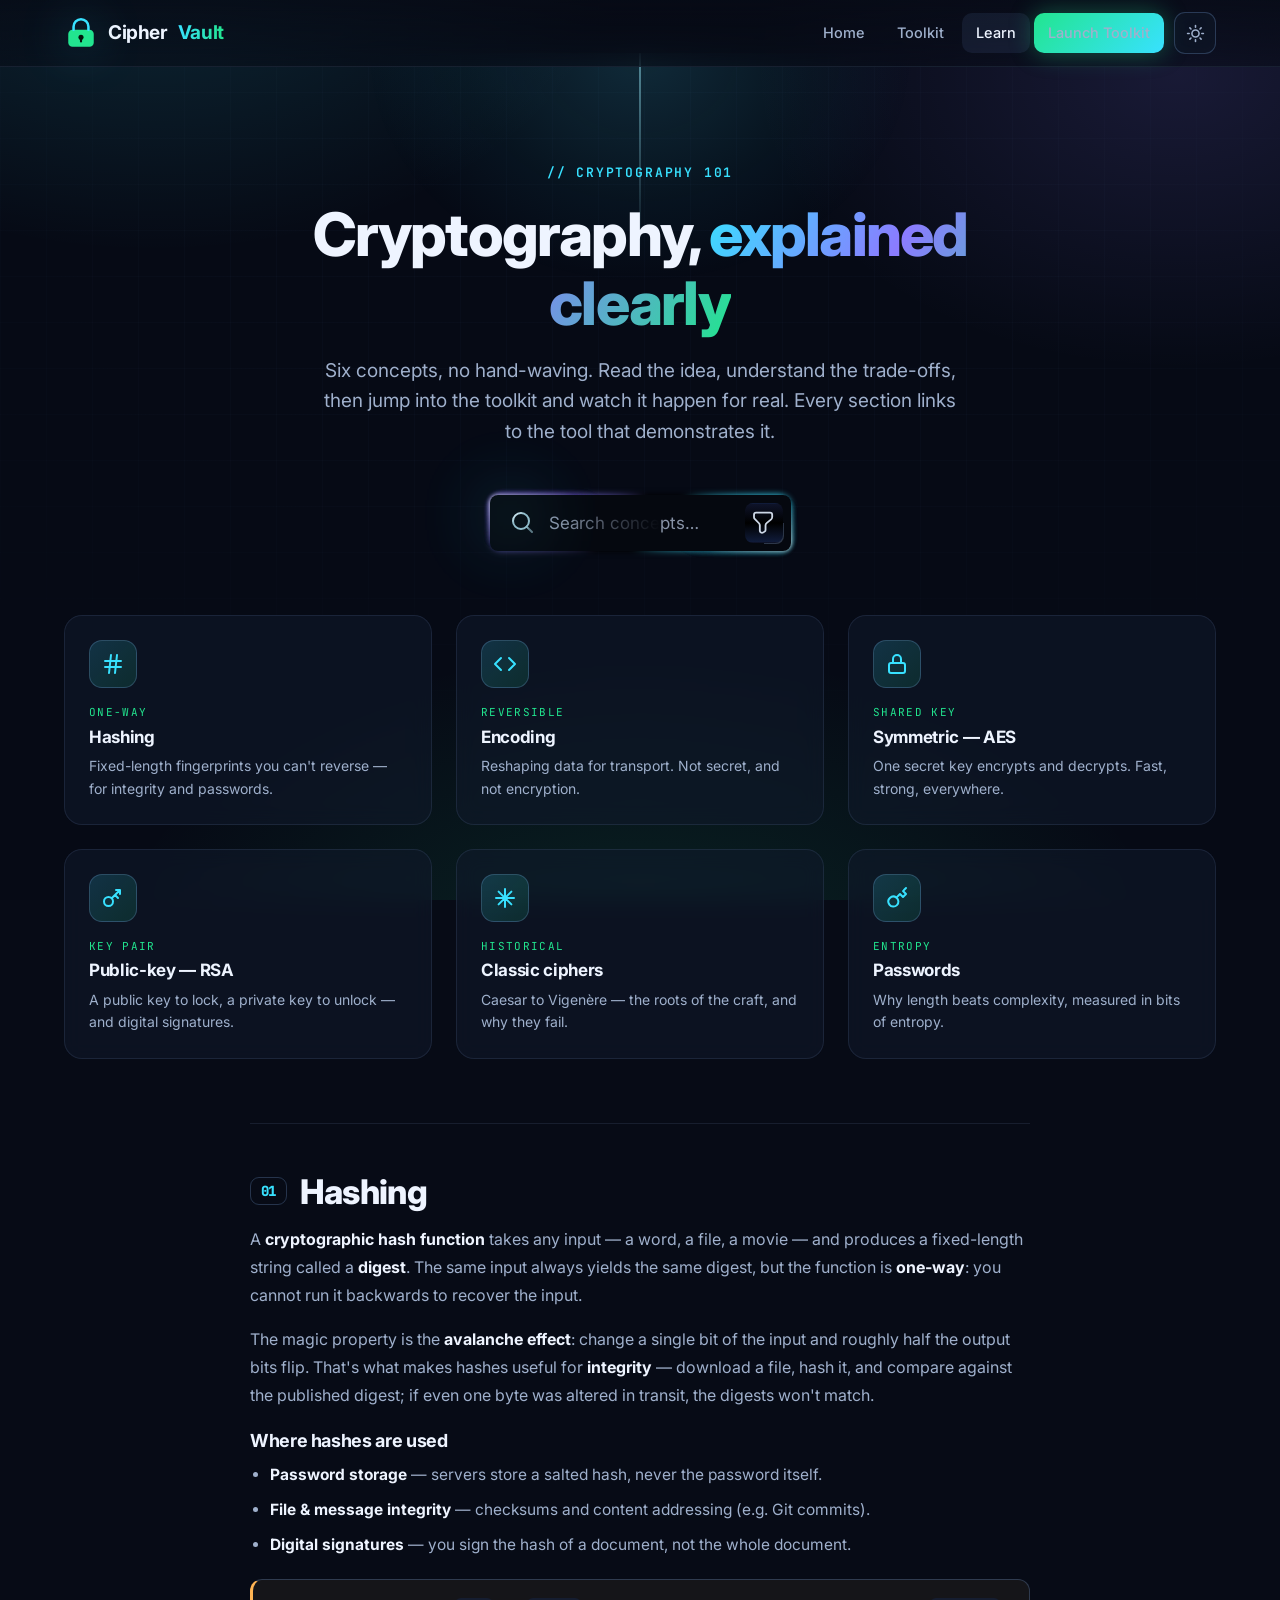
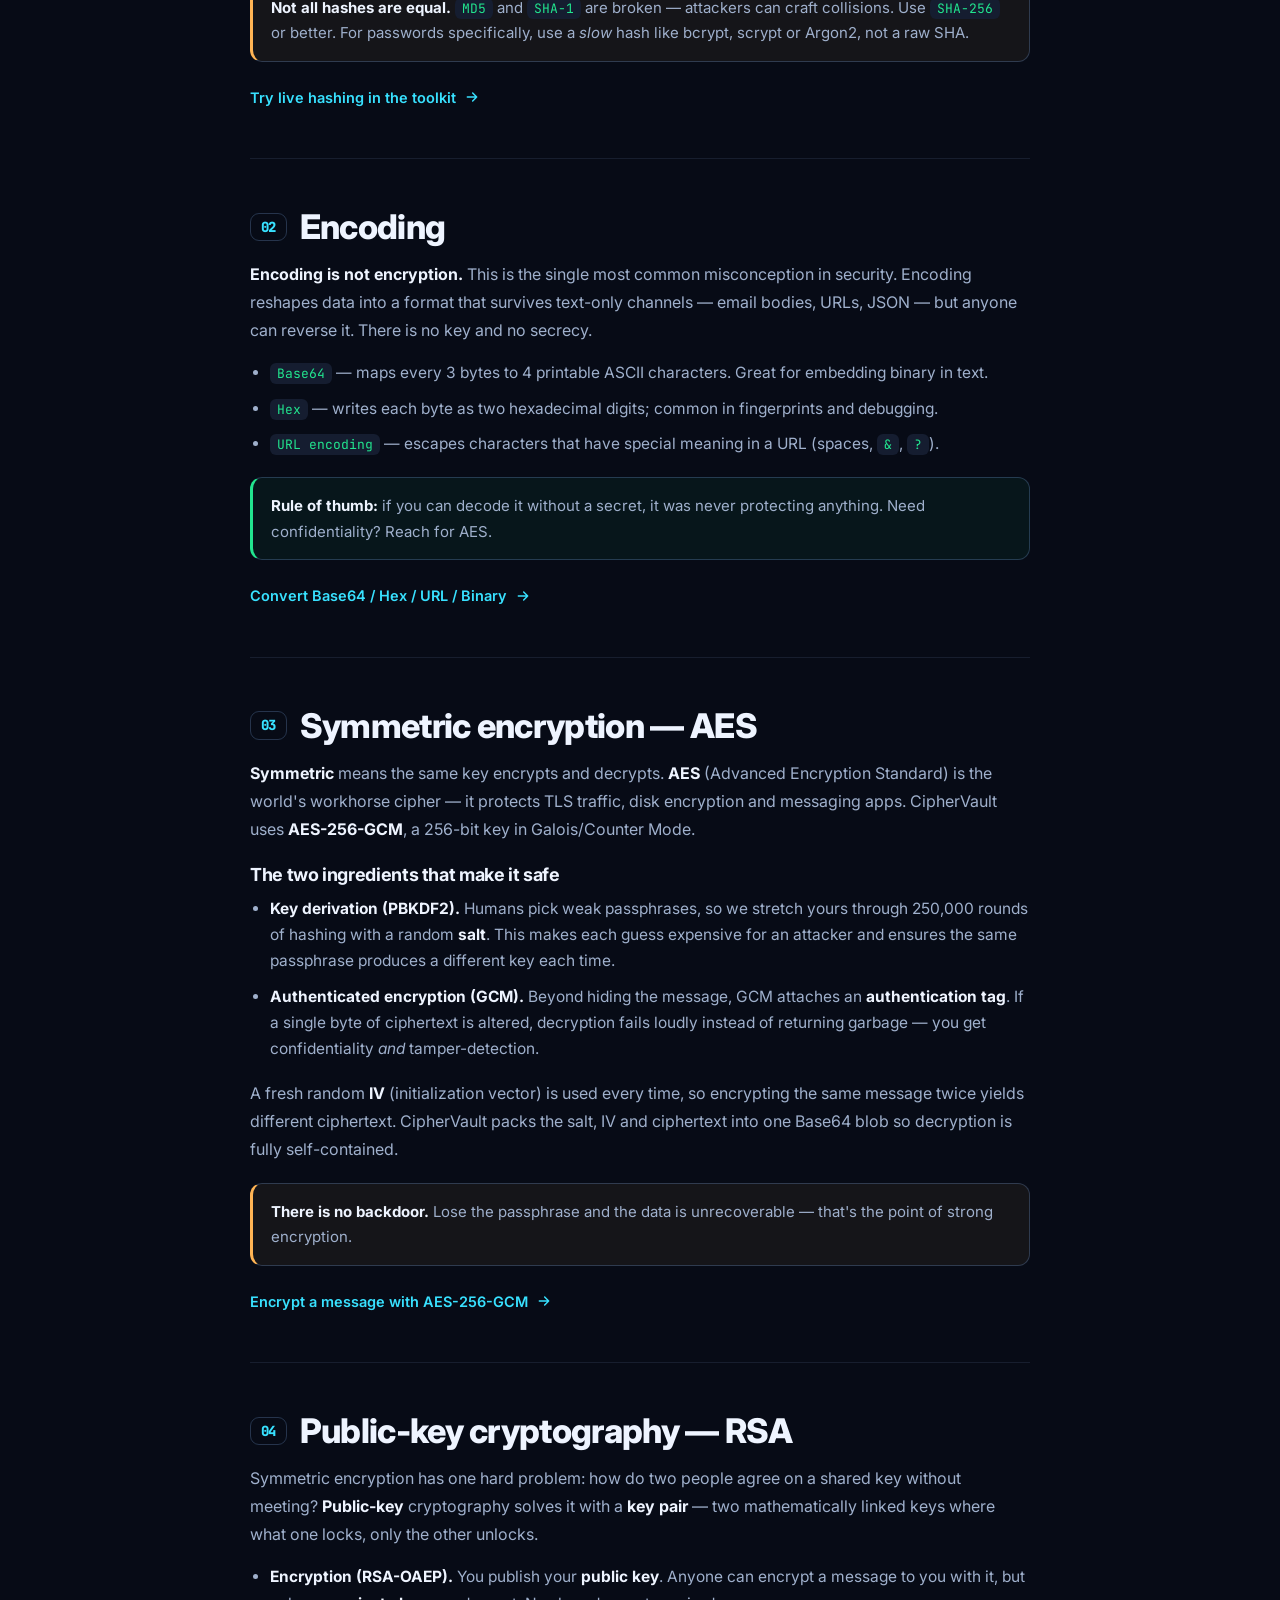
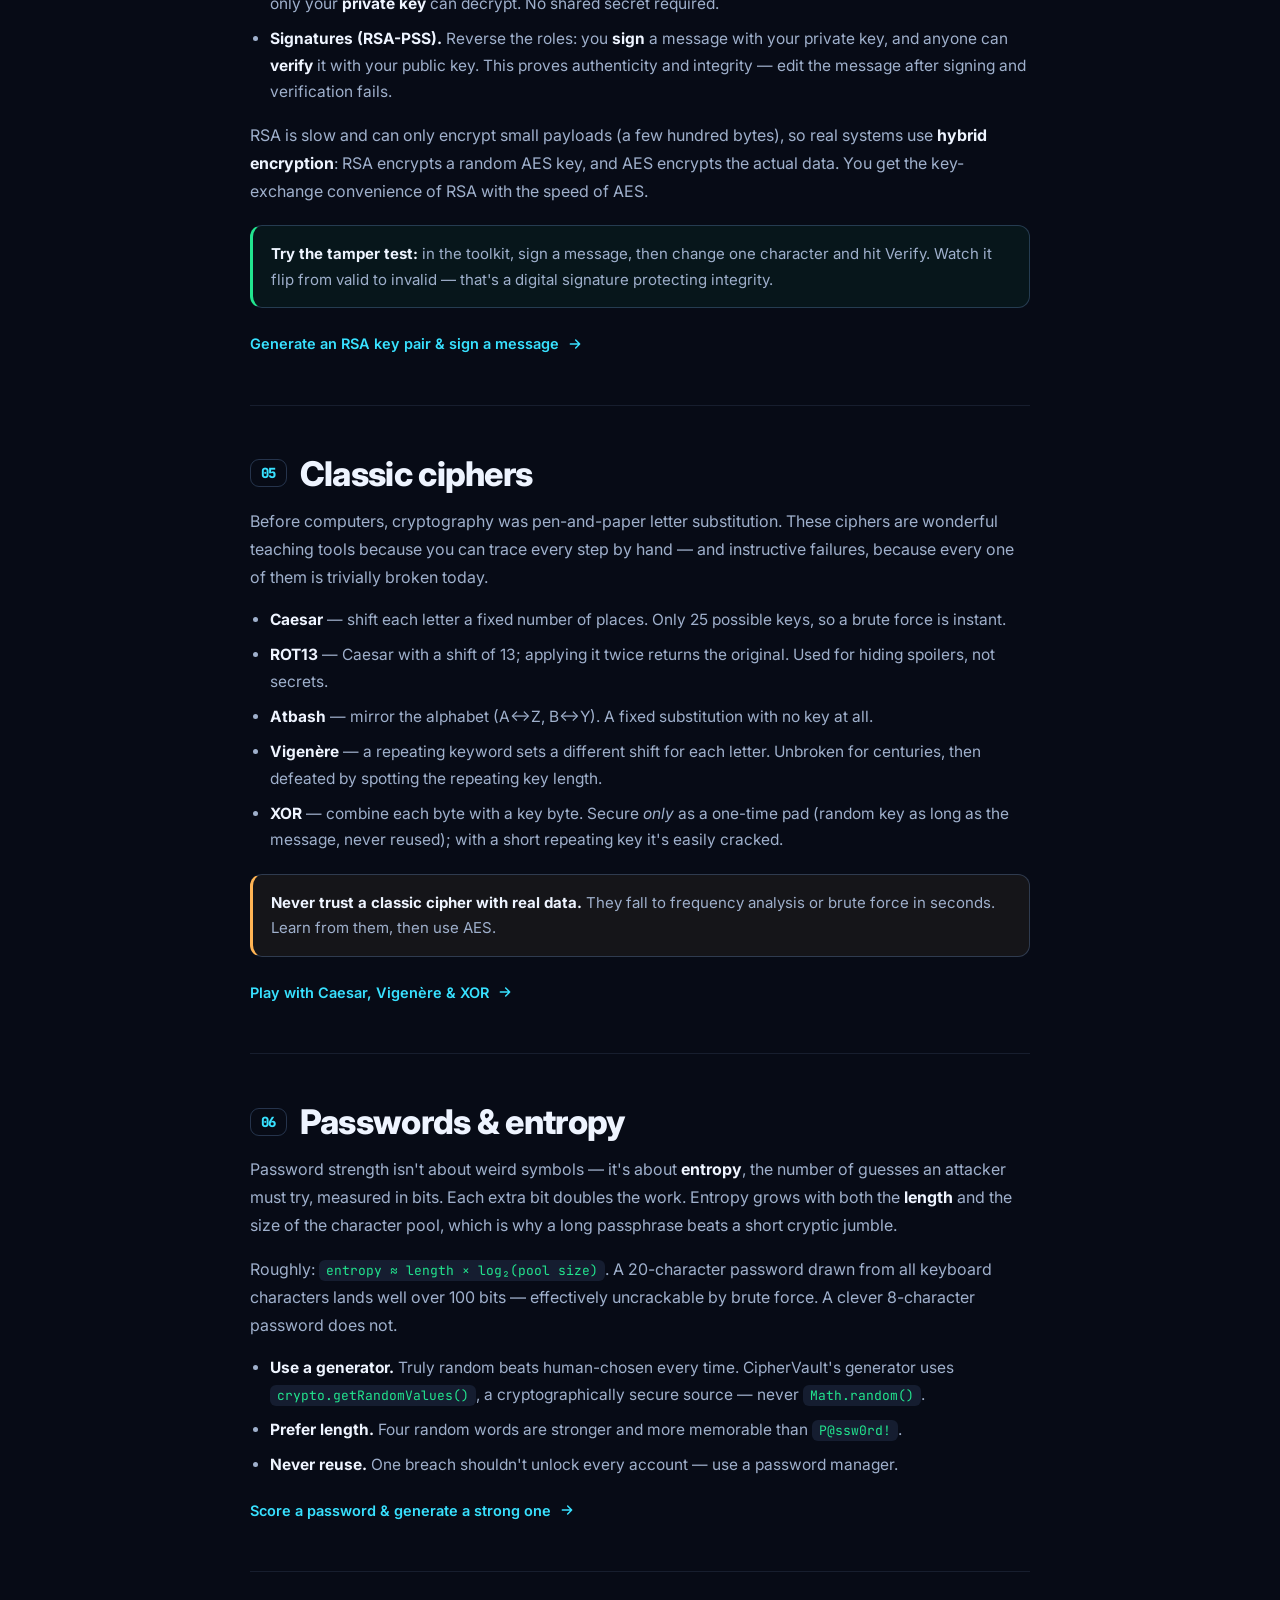
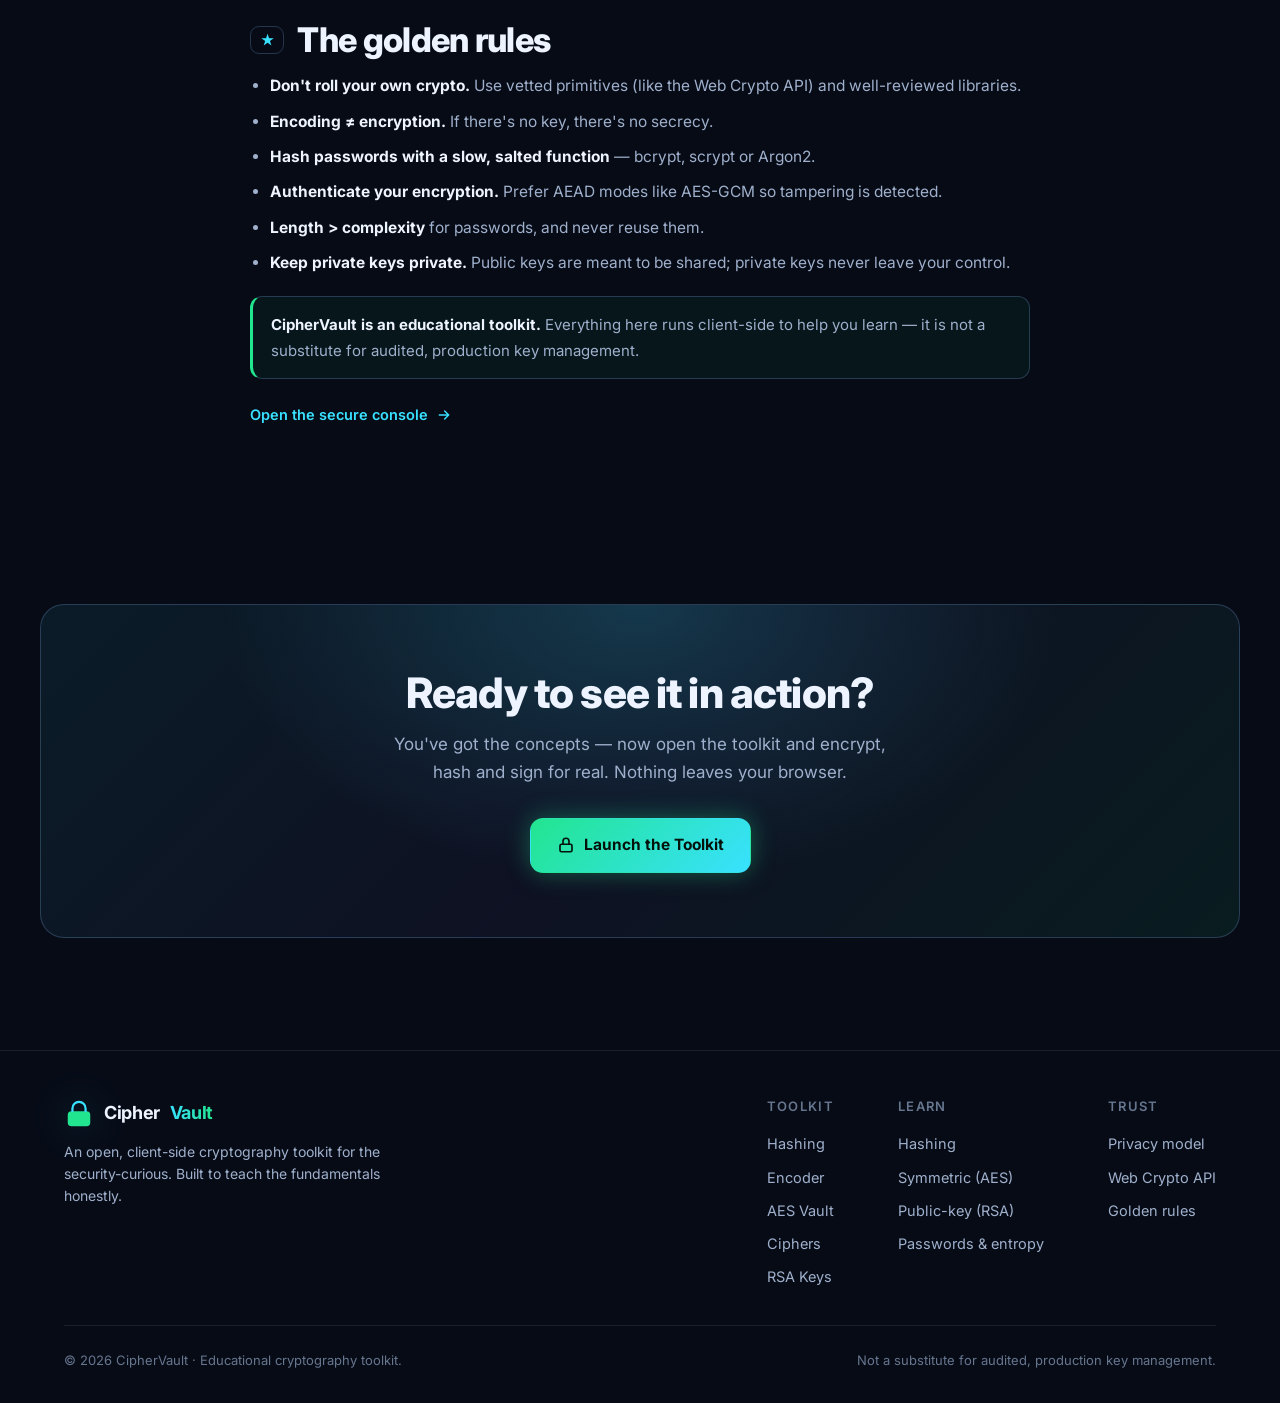
==== learn.html @ cdec8eb5 "Initial commit: CipherVault interactive cryptography toolkit A secure, client-side cryptography tool" ====
<!DOCTYPE html>
<html lang="en">
<head>
<meta charset="UTF-8" />
<meta name="viewport" content="width=device-width, initial-scale=1" />
<title>Learn Cryptography — CipherVault</title>
<meta name="description" content="A plain-English guide to the cryptography that powers CipherVault: hashing, encoding, symmetric (AES) and public-key (RSA) encryption, classic ciphers, and password entropy — with links to try each concept live." />
<meta name="author" content="CipherVault" />
<meta name="robots" content="index, follow" />
<meta name="theme-color" content="#070b16" media="(prefers-color-scheme: dark)" />
<meta name="theme-color" content="#eef2f9" media="(prefers-color-scheme: light)" />
<link rel="canonical" href="https://ciphervault.app/learn.html" />

<meta property="og:type" content="article" />
<meta property="og:site_name" content="CipherVault" />
<meta property="og:url" content="https://ciphervault.app/learn.html" />
<meta property="og:title" content="Learn Cryptography — CipherVault" />
<meta property="og:description" content="Hashing, encoding, AES, RSA, classic ciphers and password entropy, explained clearly — then try each one live in the toolkit." />
<meta property="og:image" content="https://ciphervault.app/og-image.png" />
<meta property="og:image:width" content="1200" />
<meta property="og:image:height" content="630" />
<meta property="og:image:alt" content="CipherVault — interactive cryptography toolkit" />
<meta name="twitter:card" content="summary_large_image" />
<meta name="twitter:title" content="Learn Cryptography — CipherVault" />
<meta name="twitter:description" content="A clear, honest guide to hashing, AES, RSA, ciphers and password entropy." />
<meta name="twitter:image" content="https://ciphervault.app/og-image.png" />

<link rel="icon" href="data:image/svg+xml,%3Csvg xmlns='http://www.w3.org/2000/svg' viewBox='0 0 32 32'%3E%3Crect x='5' y='14' width='22' height='14' rx='4' fill='%2322e58f'/%3E%3Cpath d='M10 14v-3a6 6 0 0112 0v3' fill='none' stroke='%2338e1ff' stroke-width='3'/%3E%3Ccircle cx='16' cy='20' r='2.2' fill='%2304120c'/%3E%3C/svg%3E" />
<script>try{var t=localStorage.getItem('cv-theme');if(t)document.documentElement.setAttribute('data-theme',t);}catch(e){}</script>
<link rel="preconnect" href="https://fonts.googleapis.com" />
<link rel="preconnect" href="https://fonts.gstatic.com" crossorigin />
<link href="https://fonts.googleapis.com/css2?family=Inter:wght@300;400;500;600;700;800&family=JetBrains+Mono:wght@400;500;600&display=swap" rel="stylesheet" />
<link rel="stylesheet" href="assets/styles.css" />
</head>
<body>
<div class="bg-fx" aria-hidden="true"></div>
<canvas id="matrix" aria-hidden="true"></canvas>

<!-- ============ NAV ============ -->
<header class="nav">
  <div class="wrap nav-inner">
    <a href="index.html" class="brand" aria-label="CipherVault home">
      <svg class="logo" viewBox="0 0 32 32" fill="none" aria-hidden="true">
        <rect x="4" y="13" width="24" height="16" rx="4" fill="url(#g1)"/>
        <path d="M9 13v-3a7 7 0 0114 0v3" stroke="#38e1ff" stroke-width="2.4" stroke-linecap="round"/>
        <circle cx="16" cy="20" r="2.4" fill="#04120c"/>
        <rect x="15" y="21" width="2" height="4" rx="1" fill="#04120c"/>
        <defs><linearGradient id="g1" x1="4" y1="13" x2="28" y2="29"><stop stop-color="#22e58f"/><stop offset="1" stop-color="#38e1ff"/></linearGradient></defs>
      </svg>
      Cipher<b>Vault</b>
    </a>
    <div class="nav-right">
      <nav class="nav-links" id="navLinks">
        <a href="index.html">Home</a>
        <a href="toolkit.html">Toolkit</a>
        <a href="learn.html" class="active" aria-current="page">Learn</a>
        <a href="toolkit.html" class="nav-cta">Launch Toolkit</a>
      </nav>
      <button class="icon-btn" id="themeBtn" aria-label="Toggle light or dark theme"></button>
      <button class="menu-btn" id="menuBtn" aria-label="Toggle menu" aria-expanded="false">
        <svg width="22" height="22" viewBox="0 0 24 24" fill="none" stroke="currentColor" stroke-width="2" stroke-linecap="round"><path d="M4 7h16M4 12h16M4 17h16"/></svg>
      </button>
    </div>
  </div>
</header>

<main>
<!-- ============ PAGE HEAD ============ -->
<section class="wrap has-beam">
  <div class="page-head">
    <div class="eyebrow reveal">// cryptography 101</div>
    <h1 class="reveal">Cryptography, <span class="grad">explained clearly</span></h1>
    <p class="reveal">Six concepts, no hand-waving. Read the idea, understand the trade-offs, then jump into the toolkit and watch it happen for real. Every section links to the tool that demonstrates it.</p>
  </div>

  <!-- animated search bar -->
  <div class="cv-search-wrap reveal">
    <div class="cv-search">
      <div class="glow glow-1"></div>
      <div class="glow glow-2"></div>
      <div class="glow glow-2"></div>
      <div class="glow glow-2"></div>
      <div class="glow glow-bright"></div>
      <div class="glow glow-sharp"></div>
      <div class="cv-search-main">
        <input type="text" class="cv-search-input" data-filter=".concept" data-empty="#conceptEmpty" placeholder="Search concepts…" aria-label="Search cryptography concepts" autocomplete="off" />
        <div class="input-mask"></div>
        <div class="pink-mask"></div>
        <div class="search-border-anim"></div>
        <div class="filter-icon">
          <svg preserveAspectRatio="none" height="27" width="27" viewBox="4.8 4.56 14.832 15.408" fill="none" aria-hidden="true">
            <path d="M8.16 6.65002H15.83C16.47 6.65002 16.99 7.17002 16.99 7.81002V9.09002C16.99 9.56002 16.7 10.14 16.41 10.43L13.91 12.64C13.56 12.93 13.33 13.51 13.33 13.98V16.48C13.33 16.83 13.1 17.29 12.81 17.47L12 17.98C11.24 18.45 10.2 17.92 10.2 16.99V13.91C10.2 13.5 9.97 12.98 9.73 12.69L7.52 10.36C7.23 10.08 7 9.55002 7 9.20002V7.87002C7 7.17002 7.52 6.65002 8.16 6.65002Z" stroke="#cdd7e6" stroke-width="1" stroke-miterlimit="10" stroke-linecap="round" stroke-linejoin="round"></path>
          </svg>
        </div>
        <div class="search-icon">
          <svg xmlns="http://www.w3.org/2000/svg" width="24" viewBox="0 0 24 24" stroke-width="2" stroke-linejoin="round" stroke-linecap="round" height="24" fill="none" aria-hidden="true">
            <circle stroke="url(#cvsearch)" r="8" cy="11" cx="11"></circle>
            <line stroke="url(#cvsearchl)" y2="16.65" y1="22" x2="16.65" x1="22"></line>
            <defs>
              <linearGradient gradientTransform="rotate(50)" id="cvsearch">
                <stop stop-color="#e7f9ff" offset="0%"></stop>
                <stop stop-color="#8fbccb" offset="50%"></stop>
              </linearGradient>
              <linearGradient id="cvsearchl">
                <stop stop-color="#8fbccb" offset="0%"></stop>
                <stop stop-color="#5c7a86" offset="50%"></stop>
              </linearGradient>
            </defs>
          </svg>
        </div>
      </div>
    </div>
  </div>
  <div class="cv-search-empty" id="conceptEmpty">No concepts match that search.</div>

  <!-- concept cards -->
  <div class="concept-grid">
    <a href="#hashing" class="concept reveal"><div class="ico"><svg viewBox="0 0 24 24" fill="none" stroke="currentColor" stroke-width="2" stroke-linecap="round"><path d="M4 9h16M4 15h16M10 3L8 21M16 3l-2 18"/></svg></div><div class="tag">One-way</div><h3>Hashing</h3><p>Fixed-length fingerprints you can't reverse — for integrity and passwords.</p></a>
    <a href="#encoding" class="concept reveal"><div class="ico"><svg viewBox="0 0 24 24" fill="none" stroke="currentColor" stroke-width="2" stroke-linecap="round" stroke-linejoin="round"><path d="M16 18l6-6-6-6M8 6l-6 6 6 6"/></svg></div><div class="tag">Reversible</div><h3>Encoding</h3><p>Reshaping data for transport. Not secret, and not encryption.</p></a>
    <a href="#symmetric" class="concept reveal"><div class="ico"><svg viewBox="0 0 24 24" fill="none" stroke="currentColor" stroke-width="2" stroke-linecap="round" stroke-linejoin="round"><rect x="4" y="11" width="16" height="10" rx="2"/><path d="M8 11V7a4 4 0 018 0v4"/></svg></div><div class="tag">Shared key</div><h3>Symmetric — AES</h3><p>One secret key encrypts and decrypts. Fast, strong, everywhere.</p></a>
    <a href="#publickey" class="concept reveal"><div class="ico"><svg viewBox="0 0 24 24" fill="none" stroke="currentColor" stroke-width="2" stroke-linecap="round" stroke-linejoin="round"><circle cx="7.5" cy="15.5" r="4.5"/><path d="M10.7 12.3L19 4M15 4h4v4M14 9l3 3"/></svg></div><div class="tag">Key pair</div><h3>Public-key — RSA</h3><p>A public key to lock, a private key to unlock — and digital signatures.</p></a>
    <a href="#ciphers" class="concept reveal"><div class="ico"><svg viewBox="0 0 24 24" fill="none" stroke="currentColor" stroke-width="2" stroke-linecap="round" stroke-linejoin="round"><path d="M12 3v18M3 12h18M5.6 5.6l12.8 12.8M18.4 5.6L5.6 18.4"/></svg></div><div class="tag">Historical</div><h3>Classic ciphers</h3><p>Caesar to Vigenère — the roots of the craft, and why they fail.</p></a>
    <a href="#passwords" class="concept reveal"><div class="ico"><svg viewBox="0 0 24 24" fill="none" stroke="currentColor" stroke-width="2" stroke-linecap="round" stroke-linejoin="round"><path d="M21 2l-2 2m-7.6 7.6a5 5 0 11-7 7 5 5 0 017-7zm0 0L15 8m0 0l3 3 3-3-3-3"/></svg></div><div class="tag">Entropy</div><h3>Passwords</h3><p>Why length beats complexity, measured in bits of entropy.</p></a>
  </div>
</section>

<!-- ============ ARTICLE ============ -->
<section class="wrap">
  <div class="article">

    <section id="hashing" class="reveal">
      <h2><span class="num">01</span> Hashing</h2>
      <p>A <b>cryptographic hash function</b> takes any input — a word, a file, a movie — and produces a fixed-length string called a <b>digest</b>. The same input always yields the same digest, but the function is <b>one-way</b>: you cannot run it backwards to recover the input.</p>
      <p>The magic property is the <b>avalanche effect</b>: change a single bit of the input and roughly half the output bits flip. That's what makes hashes useful for <b>integrity</b> — download a file, hash it, and compare against the published digest; if even one byte was altered in transit, the digests won't match.</p>
      <h3>Where hashes are used</h3>
      <ul>
        <li><b>Password storage</b> — servers store a salted hash, never the password itself.</li>
        <li><b>File &amp; message integrity</b> — checksums and content addressing (e.g. Git commits).</li>
        <li><b>Digital signatures</b> — you sign the hash of a document, not the whole document.</li>
      </ul>
      <div class="callout warn"><b>Not all hashes are equal.</b> <code>MD5</code> and <code>SHA-1</code> are broken — attackers can craft collisions. Use <code>SHA-256</code> or better. For passwords specifically, use a <i>slow</i> hash like bcrypt, scrypt or Argon2, not a raw SHA.</div>
      <a class="try-link" href="toolkit.html">Try live hashing in the toolkit <svg viewBox="0 0 24 24" fill="none" stroke="currentColor" stroke-width="2.2" stroke-linecap="round" stroke-linejoin="round"><path d="M5 12h14M13 6l6 6-6 6"/></svg></a>
    </section>

    <section id="encoding" class="reveal">
      <h2><span class="num">02</span> Encoding</h2>
      <p><b>Encoding is not encryption.</b> This is the single most common misconception in security. Encoding reshapes data into a format that survives text-only channels — email bodies, URLs, JSON — but anyone can reverse it. There is no key and no secrecy.</p>
      <ul>
        <li><code>Base64</code> — maps every 3 bytes to 4 printable ASCII characters. Great for embedding binary in text.</li>
        <li><code>Hex</code> — writes each byte as two hexadecimal digits; common in fingerprints and debugging.</li>
        <li><code>URL encoding</code> — escapes characters that have special meaning in a URL (spaces, <code>&amp;</code>, <code>?</code>).</li>
      </ul>
      <div class="callout"><b>Rule of thumb:</b> if you can decode it without a secret, it was never protecting anything. Need confidentiality? Reach for AES.</div>
      <a class="try-link" href="toolkit.html">Convert Base64 / Hex / URL / Binary <svg viewBox="0 0 24 24" fill="none" stroke="currentColor" stroke-width="2.2" stroke-linecap="round" stroke-linejoin="round"><path d="M5 12h14M13 6l6 6-6 6"/></svg></a>
    </section>

    <section id="symmetric" class="reveal">
      <h2><span class="num">03</span> Symmetric encryption — AES</h2>
      <p><b>Symmetric</b> means the same key encrypts and decrypts. <b>AES</b> (Advanced Encryption Standard) is the world's workhorse cipher — it protects TLS traffic, disk encryption and messaging apps. CipherVault uses <b>AES-256-GCM</b>, a 256-bit key in Galois/Counter Mode.</p>
      <h3>The two ingredients that make it safe</h3>
      <ul>
        <li><b>Key derivation (PBKDF2).</b> Humans pick weak passphrases, so we stretch yours through 250,000 rounds of hashing with a random <b>salt</b>. This makes each guess expensive for an attacker and ensures the same passphrase produces a different key each time.</li>
        <li><b>Authenticated encryption (GCM).</b> Beyond hiding the message, GCM attaches an <b>authentication tag</b>. If a single byte of ciphertext is altered, decryption fails loudly instead of returning garbage — you get confidentiality <i>and</i> tamper-detection.</li>
      </ul>
      <p>A fresh random <b>IV</b> (initialization vector) is used every time, so encrypting the same message twice yields different ciphertext. CipherVault packs the salt, IV and ciphertext into one Base64 blob so decryption is fully self-contained.</p>
      <div class="callout warn"><b>There is no backdoor.</b> Lose the passphrase and the data is unrecoverable — that's the point of strong encryption.</div>
      <a class="try-link" href="toolkit.html">Encrypt a message with AES-256-GCM <svg viewBox="0 0 24 24" fill="none" stroke="currentColor" stroke-width="2.2" stroke-linecap="round" stroke-linejoin="round"><path d="M5 12h14M13 6l6 6-6 6"/></svg></a>
    </section>

    <section id="publickey" class="reveal">
      <h2><span class="num">04</span> Public-key cryptography — RSA</h2>
      <p>Symmetric encryption has one hard problem: how do two people agree on a shared key without meeting? <b>Public-key</b> cryptography solves it with a <b>key pair</b> — two mathematically linked keys where what one locks, only the other unlocks.</p>
      <ul>
        <li><b>Encryption (RSA-OAEP).</b> You publish your <b>public key</b>. Anyone can encrypt a message to you with it, but only your <b>private key</b> can decrypt. No shared secret required.</li>
        <li><b>Signatures (RSA-PSS).</b> Reverse the roles: you <b>sign</b> a message with your private key, and anyone can <b>verify</b> it with your public key. This proves authenticity and integrity — edit the message after signing and verification fails.</li>
      </ul>
      <p>RSA is slow and can only encrypt small payloads (a few hundred bytes), so real systems use <b>hybrid encryption</b>: RSA encrypts a random AES key, and AES encrypts the actual data. You get the key-exchange convenience of RSA with the speed of AES.</p>
      <div class="callout"><b>Try the tamper test:</b> in the toolkit, sign a message, then change one character and hit Verify. Watch it flip from valid to invalid — that's a digital signature protecting integrity.</div>
      <a class="try-link" href="toolkit.html">Generate an RSA key pair &amp; sign a message <svg viewBox="0 0 24 24" fill="none" stroke="currentColor" stroke-width="2.2" stroke-linecap="round" stroke-linejoin="round"><path d="M5 12h14M13 6l6 6-6 6"/></svg></a>
    </section>

    <section id="ciphers" class="reveal">
      <h2><span class="num">05</span> Classic ciphers</h2>
      <p>Before computers, cryptography was pen-and-paper letter substitution. These ciphers are wonderful teaching tools because you can trace every step by hand — and instructive failures, because every one of them is trivially broken today.</p>
      <ul>
        <li><b>Caesar</b> — shift each letter a fixed number of places. Only 25 possible keys, so a brute force is instant.</li>
        <li><b>ROT13</b> — Caesar with a shift of 13; applying it twice returns the original. Used for hiding spoilers, not secrets.</li>
        <li><b>Atbash</b> — mirror the alphabet (A↔Z, B↔Y). A fixed substitution with no key at all.</li>
        <li><b>Vigenère</b> — a repeating keyword sets a different shift for each letter. Unbroken for centuries, then defeated by spotting the repeating key length.</li>
        <li><b>XOR</b> — combine each byte with a key byte. Secure <i>only</i> as a one-time pad (random key as long as the message, never reused); with a short repeating key it's easily cracked.</li>
      </ul>
      <div class="callout warn"><b>Never trust a classic cipher with real data.</b> They fall to frequency analysis or brute force in seconds. Learn from them, then use AES.</div>
      <a class="try-link" href="toolkit.html">Play with Caesar, Vigenère &amp; XOR <svg viewBox="0 0 24 24" fill="none" stroke="currentColor" stroke-width="2.2" stroke-linecap="round" stroke-linejoin="round"><path d="M5 12h14M13 6l6 6-6 6"/></svg></a>
    </section>

    <section id="passwords" class="reveal">
      <h2><span class="num">06</span> Passwords &amp; entropy</h2>
      <p>Password strength isn't about weird symbols — it's about <b>entropy</b>, the number of guesses an attacker must try, measured in bits. Each extra bit doubles the work. Entropy grows with both the <b>length</b> and the size of the character pool, which is why a long passphrase beats a short cryptic jumble.</p>
      <p>Roughly: <code>entropy ≈ length × log₂(pool size)</code>. A 20-character password drawn from all keyboard characters lands well over 100 bits — effectively uncrackable by brute force. A clever 8-character password does not.</p>
      <ul>
        <li><b>Use a generator.</b> Truly random beats human-chosen every time. CipherVault's generator uses <code>crypto.getRandomValues()</code>, a cryptographically secure source — never <code>Math.random()</code>.</li>
        <li><b>Prefer length.</b> Four random words are stronger and more memorable than <code>P@ssw0rd!</code>.</li>
        <li><b>Never reuse.</b> One breach shouldn't unlock every account — use a password manager.</li>
      </ul>
      <a class="try-link" href="toolkit.html">Score a password &amp; generate a strong one <svg viewBox="0 0 24 24" fill="none" stroke="currentColor" stroke-width="2.2" stroke-linecap="round" stroke-linejoin="round"><path d="M5 12h14M13 6l6 6-6 6"/></svg></a>
    </section>

    <section id="golden" class="reveal">
      <h2><span class="num">★</span> The golden rules</h2>
      <ul>
        <li><b>Don't roll your own crypto.</b> Use vetted primitives (like the Web Crypto API) and well-reviewed libraries.</li>
        <li><b>Encoding ≠ encryption.</b> If there's no key, there's no secrecy.</li>
        <li><b>Hash passwords with a slow, salted function</b> — bcrypt, scrypt or Argon2.</li>
        <li><b>Authenticate your encryption.</b> Prefer AEAD modes like AES-GCM so tampering is detected.</li>
        <li><b>Length &gt; complexity</b> for passwords, and never reuse them.</li>
        <li><b>Keep private keys private.</b> Public keys are meant to be shared; private keys never leave your control.</li>
      </ul>
      <div class="callout"><b>CipherVault is an educational toolkit.</b> Everything here runs client-side to help you learn — it is not a substitute for audited, production key management.</div>
      <a class="try-link" href="toolkit.html">Open the secure console <svg viewBox="0 0 24 24" fill="none" stroke="currentColor" stroke-width="2.2" stroke-linecap="round" stroke-linejoin="round"><path d="M5 12h14M13 6l6 6-6 6"/></svg></a>
    </section>

  </div>
</section>

<!-- ============ CTA ============ -->
<section class="cta-band wrap">
  <div class="cta-card reveal">
    <h2>Ready to see it in action?</h2>
    <p>You've got the concepts — now open the toolkit and encrypt, hash and sign for real. Nothing leaves your browser.</p>
    <a href="toolkit.html" class="btn primary" style="margin:0 auto">
      <svg width="18" height="18" viewBox="0 0 24 24" fill="none" stroke="currentColor" stroke-width="2.2" stroke-linecap="round" stroke-linejoin="round"><rect x="4" y="11" width="16" height="10" rx="2"/><path d="M8 11V7a4 4 0 018 0v4"/></svg>
      Launch the Toolkit
    </a>
  </div>
</section>
</main>

<!-- ============ FOOTER ============ -->
<footer>
  <div class="wrap">
    <div class="foot-grid">
      <div class="foot-brand">
        <a href="index.html" class="brand" style="font-size:18px">
          <svg class="logo" viewBox="0 0 32 32" fill="none" aria-hidden="true" style="width:30px;height:30px">
            <rect x="4" y="13" width="24" height="16" rx="4" fill="url(#g2)"/>
            <path d="M9 13v-3a7 7 0 0114 0v3" stroke="#38e1ff" stroke-width="2.4" stroke-linecap="round"/>
            <defs><linearGradient id="g2" x1="4" y1="13" x2="28" y2="29"><stop stop-color="#22e58f"/><stop offset="1" stop-color="#38e1ff"/></linearGradient></defs>
          </svg>
          Cipher<b>Vault</b>
        </a>
        <p>An open, client-side cryptography toolkit for the security-curious. Built to teach the fundamentals honestly.</p>
      </div>
      <div class="foot-cols">
        <div class="foot-col">
          <h4>Toolkit</h4>
          <a href="toolkit.html">Hashing</a>
          <a href="toolkit.html">Encoder</a>
          <a href="toolkit.html">AES Vault</a>
          <a href="toolkit.html">Ciphers</a>
          <a href="toolkit.html">RSA Keys</a>
        </div>
        <div class="foot-col">
          <h4>Learn</h4>
          <a href="learn.html#hashing">Hashing</a>
          <a href="learn.html#symmetric">Symmetric (AES)</a>
          <a href="learn.html#publickey">Public-key (RSA)</a>
          <a href="learn.html#passwords">Passwords &amp; entropy</a>
        </div>
        <div class="foot-col">
          <h4>Trust</h4>
          <a href="index.html#features">Privacy model</a>
          <a href="index.html#features">Web Crypto API</a>
          <a href="learn.html#golden">Golden rules</a>
        </div>
      </div>
    </div>
    <div class="foot-bottom">
      <span>© 2026 CipherVault · Educational cryptography toolkit.</span>
      <span>Not a substitute for audited, production key management.</span>
    </div>
  </div>
</footer>

<script src="assets/site.js"></script>
</body>
</html>
---- assets/styles.css ----
/* ============================================================
   CipherVault — shared stylesheet
   ============================================================ */
:root{
  --bg:#070b16;
  --bg-2:#0b1220;
  --surface:rgba(18,26,44,.55);
  --surface-solid:#0f1728;
  --muted:#151d30;
  --border:rgba(120,150,200,.14);
  --border-strong:rgba(120,160,220,.28);
  --input-bg:#0a1120;
  --out-bg:#080e1b;
  --nav-bg-top:rgba(7,11,22,.85);
  --nav-bg-bot:rgba(7,11,22,.55);
  --nav-drop:rgba(9,14,26,.97);
  --console-top:rgba(16,24,42,.82);
  --console-bot:rgba(9,14,26,.9);
  --bar-bg:rgba(0,0,0,.22);
  --fg:#eef4ff;
  --fg-dim:#9fb0cc;
  --fg-faint:#66768f;
  --accent:#22e58f;        /* run green  */
  --accent-2:#38e1ff;      /* cipher cyan */
  --accent-3:#8b7bff;      /* key violet  */
  --danger:#ff5a6a;
  --warn:#ffb454;
  --ring:rgba(56,225,255,.55);
  --glow-green:0 0 24px rgba(34,229,143,.35);
  --glow-cyan:0 0 24px rgba(56,225,255,.30);
  --shadow-card:0 20px 60px -20px rgba(0,0,0,.7), 0 0 0 1px rgba(255,255,255,.02) inset;
  --radius:18px;
  --radius-sm:12px;
  --font:'Inter',system-ui,-apple-system,'Segoe UI',sans-serif;
  --mono:'JetBrains Mono',ui-monospace,'SF Mono',Menlo,monospace;
  --maxw:1200px;
  --sp-1:8px;--sp-2:16px;--sp-3:24px;--sp-4:32px;--sp-5:48px;--sp-6:64px;--sp-7:96px;
}
*{box-sizing:border-box}
html{scroll-behavior:smooth}
body{
  margin:0;font-family:var(--font);color:var(--fg);
  background:var(--bg);line-height:1.6;
  -webkit-font-smoothing:antialiased;text-rendering:optimizeLegibility;
  overflow-x:hidden;
}
h1,h2,h3,h4{line-height:1.15;margin:0;font-weight:700;letter-spacing:-.02em}
p{margin:0}
a{color:inherit;text-decoration:none}
button{font-family:inherit}
:focus-visible{outline:2px solid var(--accent-2);outline-offset:3px;border-radius:6px}
::selection{background:rgba(56,225,255,.28);color:#fff}

/* ---- ambient background ---- */
.bg-fx{position:fixed;inset:0;z-index:-2;overflow:hidden;pointer-events:none}
.bg-fx::before{content:"";position:absolute;inset:0;
  background:
    radial-gradient(60vw 55vh at 12% -5%, rgba(56,225,255,.14), transparent 60%),
    radial-gradient(55vw 55vh at 92% 8%, rgba(139,123,255,.14), transparent 60%),
    radial-gradient(70vw 60vh at 50% 108%, rgba(34,229,143,.12), transparent 60%),
    var(--bg);
}
.bg-fx::after{content:"";position:absolute;inset:0;opacity:.5;
  background-image:linear-gradient(rgba(120,160,220,.05) 1px,transparent 1px),
    linear-gradient(90deg,rgba(120,160,220,.05) 1px,transparent 1px);
  background-size:46px 46px;
  mask-image:radial-gradient(80% 60% at 50% 30%,#000 40%,transparent 100%);
}
#matrix{position:fixed;inset:0;z-index:-1;opacity:.16;pointer-events:none}

/* ---- layout ---- */
.wrap{max-width:var(--maxw);margin:0 auto;padding:0 var(--sp-3)}
section{position:relative}

/* ---- navbar ---- */
header.nav{position:sticky;top:0;z-index:50;
  backdrop-filter:blur(16px);-webkit-backdrop-filter:blur(16px);
  background:linear-gradient(to bottom,var(--nav-bg-top),var(--nav-bg-bot));
  border-bottom:1px solid var(--border);
}
.nav-inner{display:flex;align-items:center;justify-content:space-between;height:66px;gap:var(--sp-2)}
.brand{display:flex;align-items:center;gap:10px;font-weight:700;letter-spacing:-.02em;font-size:19px}
.brand .logo{width:34px;height:34px;flex:none;filter:drop-shadow(var(--glow-cyan))}
.brand b{background:linear-gradient(90deg,var(--accent-2),var(--accent));-webkit-background-clip:text;background-clip:text;color:transparent}
.nav-links{display:flex;gap:4px;align-items:center}
.nav-links a{padding:8px 14px;border-radius:10px;color:var(--fg-dim);font-size:14.5px;font-weight:500;transition:color .2s,background .2s}
.nav-links a:hover{color:var(--fg);background:rgba(120,160,220,.08)}
.nav-links a.active{color:var(--fg);background:rgba(120,160,220,.1)}
.nav-cta{display:inline-flex;align-items:center;gap:8px;padding:9px 18px;border-radius:11px;
  background:linear-gradient(135deg,var(--accent),var(--accent-2));color:#04120c;font-weight:700;font-size:14px;
  box-shadow:var(--glow-green);transition:transform .2s,box-shadow .2s;cursor:pointer;border:none}
.nav-cta:hover{transform:translateY(-2px);box-shadow:0 0 34px rgba(34,229,143,.5)}
.nav-cta.active{color:#04120c}
.menu-btn{display:none;background:none;border:1px solid var(--border-strong);color:var(--fg);
  width:42px;height:42px;border-radius:11px;cursor:pointer;align-items:center;justify-content:center}
.nav-right{display:flex;align-items:center;gap:10px}
.icon-btn{display:inline-flex;align-items:center;justify-content:center;width:42px;height:42px;border-radius:11px;
  border:1px solid var(--border-strong);background:var(--surface);color:var(--fg-dim);cursor:pointer;transition:.2s;
  backdrop-filter:blur(8px)}
.icon-btn:hover{color:var(--fg);border-color:var(--accent-2);transform:translateY(-1px)}
.icon-btn svg{width:19px;height:19px}

/* ---- hero ---- */
.hero{padding:var(--sp-7) 0 var(--sp-6);text-align:center}
.badge{display:inline-flex;align-items:center;gap:9px;padding:7px 15px;border-radius:999px;
  border:1px solid var(--border-strong);background:var(--surface);font-size:13px;color:var(--fg-dim);font-weight:500;
  backdrop-filter:blur(8px)}
.badge .dot{width:8px;height:8px;border-radius:50%;background:var(--accent);box-shadow:0 0 10px var(--accent);animation:pulse 2s infinite}
@keyframes pulse{0%,100%{opacity:1;transform:scale(1)}50%{opacity:.5;transform:scale(1.4)}}
.hero h1{font-size:clamp(38px,7.2vw,76px);font-weight:800;margin:var(--sp-3) 0 var(--sp-2);letter-spacing:-.035em}
.hero h1 .grad,.page-head h1 .grad{background:linear-gradient(120deg,var(--accent-2) 0%,var(--accent-3) 45%,var(--accent) 100%);
  -webkit-background-clip:text;background-clip:text;color:transparent}
.hero p.sub{font-size:clamp(16px,2.1vw,20px);color:var(--fg-dim);max-width:640px;margin:0 auto var(--sp-4);line-height:1.6}
.hero-cta{display:flex;gap:14px;justify-content:center;flex-wrap:wrap}
.btn{display:inline-flex;align-items:center;gap:9px;padding:14px 26px;border-radius:13px;font-weight:600;font-size:15.5px;cursor:pointer;transition:transform .2s,box-shadow .2s,background .2s,border-color .2s;border:1px solid transparent}
.btn.primary{background:linear-gradient(135deg,var(--accent),var(--accent-2));color:#04120c;box-shadow:var(--glow-green);font-weight:700}
.btn.primary:hover{transform:translateY(-2px);box-shadow:0 0 40px rgba(34,229,143,.55)}
.btn.ghost{background:var(--surface);border-color:var(--border-strong);color:var(--fg);backdrop-filter:blur(8px)}
.btn.ghost:hover{transform:translateY(-2px);border-color:var(--accent-2);color:#fff}
.trust{display:flex;gap:var(--sp-4);justify-content:center;flex-wrap:wrap;margin-top:var(--sp-5);color:var(--fg-faint);font-size:13.5px}
.trust span{display:inline-flex;align-items:center;gap:8px}
.trust svg{width:17px;height:17px;color:var(--accent)}

/* ---- section heading ---- */
.sec-head{text-align:center;max-width:620px;margin:0 auto var(--sp-5)}
.eyebrow{color:var(--accent-2);font-weight:600;font-size:13px;letter-spacing:.14em;text-transform:uppercase;font-family:var(--mono)}
.sec-head h2{font-size:clamp(28px,4.4vw,44px);margin:14px 0 12px;font-weight:800}
.sec-head p{color:var(--fg-dim);font-size:17px}

/* ============================================================
   TOOL CONSOLE
   ============================================================ */
.console-sec{padding:var(--sp-6) 0}
.console{border-radius:24px;border:1px solid var(--border-strong);
  background:linear-gradient(180deg,var(--console-top),var(--console-bot));
  box-shadow:var(--shadow-card);overflow:hidden;backdrop-filter:blur(20px)}
.console-bar{display:flex;align-items:center;gap:12px;padding:14px 18px;border-bottom:1px solid var(--border);
  background:var(--bar-bg)}
.dots{display:flex;gap:7px}
.dots i{width:12px;height:12px;border-radius:50%;display:block}
.dots i:nth-child(1){background:#ff5f57}.dots i:nth-child(2){background:#febc2e}.dots i:nth-child(3){background:#28c840}
.console-title{font-family:var(--mono);font-size:13px;color:var(--fg-faint);margin-left:4px}
.console-title b{color:var(--accent-2)}
.lock-ico{margin-left:auto;display:inline-flex;align-items:center;gap:7px;font-size:12px;color:var(--accent);font-family:var(--mono)}
.lock-ico svg{width:14px;height:14px}

.tabs{display:flex;gap:6px;padding:14px 16px 0;flex-wrap:wrap;overflow-x:auto;scrollbar-width:none}
.tabs::-webkit-scrollbar{display:none}
.tab{display:inline-flex;align-items:center;gap:9px;padding:11px 17px;border-radius:12px 12px 0 0;cursor:pointer;
  color:var(--fg-dim);font-weight:600;font-size:14px;border:1px solid transparent;border-bottom:none;white-space:nowrap;
  background:transparent;transition:color .2s,background .2s;position:relative}
.tab svg{width:17px;height:17px;flex:none}
.tab:hover{color:var(--fg);background:rgba(120,160,220,.06)}
.tab[aria-selected="true"]{color:var(--fg);background:var(--muted);border-color:var(--border)}
.tab[aria-selected="true"]::after{content:"";position:absolute;left:14px;right:14px;bottom:-1px;height:2px;
  background:linear-gradient(90deg,var(--accent-2),var(--accent));border-radius:2px}

.panel-wrap{padding:var(--sp-3);border-top:1px solid var(--border)}
.panel{display:none;animation:fade .35s ease both}
.panel.active{display:block}
@keyframes fade{from{opacity:0;transform:translateY(8px)}to{opacity:1;transform:none}}
.panel-grid{display:grid;grid-template-columns:1fr 1fr;gap:var(--sp-3)}
.field{display:flex;flex-direction:column;gap:9px}
.field label{font-size:13px;font-weight:600;color:var(--fg-dim);display:flex;align-items:center;gap:8px;justify-content:space-between}
.field label .hint{color:var(--fg-faint);font-weight:400;font-size:12px}
textarea,input[type=text],input[type=password],input[type=number],select{
  width:100%;background:var(--input-bg);border:1px solid var(--border-strong);border-radius:var(--radius-sm);
  color:var(--fg);font-family:var(--mono);font-size:14px;padding:13px 14px;resize:vertical;transition:border-color .2s,box-shadow .2s;line-height:1.55}
textarea{min-height:150px}
textarea:focus,input:focus,select:focus{outline:none;border-color:var(--accent-2);box-shadow:0 0 0 3px rgba(56,225,255,.14)}
textarea::placeholder,input::placeholder{color:var(--fg-faint)}
.out{background:var(--out-bg);border-color:var(--border);color:var(--accent-2)}
select{appearance:none;background-image:url("data:image/svg+xml,%3Csvg xmlns='http://www.w3.org/2000/svg' width='16' height='16' fill='none' stroke='%239fb0cc' stroke-width='2' viewBox='0 0 24 24'%3E%3Cpath d='M6 9l6 6 6-6'/%3E%3C/svg%3E");background-repeat:no-repeat;background-position:right 13px center;padding-right:38px;cursor:pointer;font-family:var(--font)}
.row{display:flex;gap:12px;flex-wrap:wrap;align-items:end}
.row .field{flex:1;min-width:150px}
.controls{display:flex;gap:10px;flex-wrap:wrap;margin-top:4px}
.mini{display:inline-flex;align-items:center;gap:8px;padding:10px 16px;border-radius:11px;font-weight:600;font-size:14px;cursor:pointer;
  border:1px solid var(--border-strong);background:var(--muted);color:var(--fg);transition:transform .15s,border-color .2s,background .2s}
.mini:hover{transform:translateY(-1px);border-color:var(--accent-2)}
.mini svg{width:16px;height:16px}
.mini.go{background:linear-gradient(135deg,var(--accent),var(--accent-2));color:#04120c;border-color:transparent;font-weight:700;box-shadow:var(--glow-green)}
.mini.go:hover{box-shadow:0 0 30px rgba(34,229,143,.5)}
.mini.warnbtn:hover{border-color:var(--warn)}
.seg{display:inline-flex;background:var(--input-bg);border:1px solid var(--border-strong);border-radius:11px;padding:4px;gap:3px;flex-wrap:wrap}
.seg button{border:none;background:none;color:var(--fg-dim);padding:8px 15px;border-radius:8px;font-weight:600;font-size:13.5px;cursor:pointer;transition:.18s}
.seg button[aria-pressed="true"]{background:var(--muted);color:var(--fg);box-shadow:0 0 0 1px var(--border)}

/* explainer */
.explain{margin-top:var(--sp-3);border:1px dashed var(--border-strong);border-radius:var(--radius-sm);background:rgba(56,225,255,.03)}
.explain summary{cursor:pointer;padding:13px 16px;font-weight:600;font-size:14px;color:var(--accent-2);display:flex;align-items:center;gap:10px;list-style:none}
.explain summary::-webkit-details-marker{display:none}
.explain summary .chev{margin-left:auto;transition:transform .25s}
.explain[open] summary .chev{transform:rotate(180deg)}
.explain .body{padding:0 16px 16px;color:var(--fg-dim);font-size:14px;line-height:1.7}
.explain .body code{font-family:var(--mono);background:var(--muted);padding:2px 7px;border-radius:6px;color:var(--accent);font-size:12.5px}
.explain .body b{color:var(--fg)}

/* strength meter */
.meter{height:9px;border-radius:999px;background:var(--muted);overflow:hidden;border:1px solid var(--border)}
.meter i{display:block;height:100%;width:0;border-radius:999px;transition:width .4s cubic-bezier(.2,.7,.2,1),background .4s}
.strength-label{display:flex;justify-content:space-between;font-size:13px;margin-top:8px;color:var(--fg-dim)}
.strength-label b{font-family:var(--mono)}
.checks{display:grid;grid-template-columns:1fr 1fr;gap:7px 14px;margin-top:14px;font-size:13px}
.check{display:flex;align-items:center;gap:9px;color:var(--fg-faint);transition:color .3s}
.check svg{width:15px;height:15px;flex:none}
.check.ok{color:var(--accent)}
.hashline{display:grid;grid-template-columns:88px 1fr auto;gap:12px;align-items:center;padding:11px 0;border-bottom:1px solid var(--border)}
.hashline:last-child{border-bottom:none}
.hashline .algo{font-family:var(--mono);font-weight:600;color:var(--accent-2);font-size:13.5px}
.hashline .val{font-family:var(--mono);font-size:12.5px;color:var(--fg-dim);word-break:break-all;line-height:1.5}
.copy-ico{background:none;border:1px solid var(--border);border-radius:8px;color:var(--fg-dim);width:34px;height:34px;cursor:pointer;display:inline-flex;align-items:center;justify-content:center;transition:.18s;flex:none}
.copy-ico:hover{color:var(--accent-2);border-color:var(--accent-2)}
.copy-ico svg{width:15px;height:15px}
.stat-strip{display:flex;gap:18px;flex-wrap:wrap;font-family:var(--mono);font-size:12.5px;color:var(--fg-faint);margin-top:12px}
.stat-strip b{color:var(--accent-2)}
.slider{-webkit-appearance:none;appearance:none;width:100%;height:6px;border-radius:999px;background:var(--muted);outline:none}
.slider::-webkit-slider-thumb{-webkit-appearance:none;width:20px;height:20px;border-radius:50%;background:var(--accent-2);cursor:pointer;box-shadow:var(--glow-cyan);border:3px solid var(--bg-2)}
.slider::-moz-range-thumb{width:20px;height:20px;border-radius:50%;background:var(--accent-2);cursor:pointer;border:3px solid var(--bg-2)}
.chkrow{display:flex;gap:18px;flex-wrap:wrap}
.chk{display:flex;align-items:center;gap:9px;font-size:14px;color:var(--fg-dim);cursor:pointer;user-select:none}
.chk input{width:18px;height:18px;accent-color:var(--accent)}

/* ---- features ---- */
.features{padding:var(--sp-6) 0}
.feat-grid{display:grid;grid-template-columns:repeat(3,1fr);gap:var(--sp-3)}
.feat{padding:var(--sp-3);border-radius:var(--radius);border:1px solid var(--border);background:var(--surface);
  backdrop-filter:blur(10px);transition:transform .3s,border-color .3s,box-shadow .3s}
.feat:hover{transform:translateY(-5px);border-color:var(--border-strong);box-shadow:0 24px 50px -24px rgba(0,0,0,.8)}
.feat .ico,.concept .ico{width:48px;height:48px;border-radius:13px;display:flex;align-items:center;justify-content:center;margin-bottom:16px;
  background:linear-gradient(135deg,rgba(56,225,255,.16),rgba(34,229,143,.12));border:1px solid var(--border-strong);color:var(--accent-2)}
.feat .ico svg,.concept .ico svg{width:24px;height:24px}
.feat h3{font-size:18px;margin-bottom:9px}
.feat p{color:var(--fg-dim);font-size:14.5px}

/* ---- how it works / steps ---- */
.steps{padding:var(--sp-6) 0}
.step-grid{display:grid;grid-template-columns:repeat(3,1fr);gap:var(--sp-3);counter-reset:s}
.step{padding:var(--sp-3);border-radius:var(--radius);border:1px solid var(--border);background:var(--surface);position:relative}
.step::before{counter-increment:s;content:"0" counter(s);font-family:var(--mono);font-weight:700;font-size:34px;
  background:linear-gradient(120deg,var(--accent-2),var(--accent-3));-webkit-background-clip:text;background-clip:text;color:transparent;display:block;margin-bottom:12px}
.step h3{font-size:17px;margin-bottom:8px}
.step p{color:var(--fg-dim);font-size:14.5px}

/* ---- CTA band ---- */
.cta-band{padding:var(--sp-6) 0}
.cta-card{border-radius:24px;padding:var(--sp-6) var(--sp-4);text-align:center;position:relative;overflow:hidden;
  border:1px solid var(--border-strong);background:linear-gradient(135deg,rgba(56,225,255,.08),rgba(139,123,255,.06),rgba(34,229,143,.08))}
.cta-card::before{content:"";position:absolute;inset:0;background:radial-gradient(50% 120% at 50% 0%,rgba(56,225,255,.18),transparent 70%)}
.cta-card>*{position:relative}
.cta-card h2{font-size:clamp(28px,4.5vw,42px);font-weight:800;margin-bottom:14px}
.cta-card p{color:var(--fg-dim);font-size:17px;max-width:520px;margin:0 auto var(--sp-4)}

/* ============================================================
   LEARN PAGE
   ============================================================ */
.page-head{padding:var(--sp-7) 0 var(--sp-5);text-align:center;max-width:780px;margin:0 auto}
.page-head h1{font-size:clamp(34px,5.6vw,60px);font-weight:800;margin:16px 0 18px;letter-spacing:-.03em}
.page-head p{color:var(--fg-dim);font-size:clamp(16px,2vw,19px);max-width:640px;margin:0 auto}
.concept-grid{display:grid;grid-template-columns:repeat(3,1fr);gap:var(--sp-3);margin-bottom:var(--sp-6)}
.concept{display:block;padding:var(--sp-3);border-radius:var(--radius);border:1px solid var(--border);background:var(--surface);
  backdrop-filter:blur(10px);transition:transform .3s,border-color .3s,box-shadow .3s}
.concept:hover{transform:translateY(-4px);border-color:var(--accent-2);box-shadow:0 24px 50px -24px rgba(0,0,0,.8)}
.concept .tag{font-family:var(--mono);font-size:11px;color:var(--accent);text-transform:uppercase;letter-spacing:.12em}
.concept h3{font-size:17px;margin:6px 0 8px}
.concept p{color:var(--fg-dim);font-size:14px}
.article{max-width:780px;margin:0 auto;padding-bottom:var(--sp-6)}
.article > section{scroll-margin-top:88px;padding:var(--sp-5) 0;border-top:1px solid var(--border)}
.article h2{font-size:clamp(24px,3.6vw,34px);font-weight:800;margin-bottom:14px;display:flex;align-items:center;gap:13px;letter-spacing:-.02em}
.article h2 .num{font-family:var(--mono);font-size:14px;color:var(--accent-2);border:1px solid var(--border-strong);border-radius:9px;padding:5px 10px;flex:none}
.article h3{font-size:18px;margin:22px 0 10px}
.article p{color:var(--fg-dim);font-size:16px;line-height:1.75;margin-bottom:16px}
.article p b,.article li b{color:var(--fg)}
.article code{font-family:var(--mono);background:var(--muted);padding:2px 7px;border-radius:6px;color:var(--accent);font-size:13px}
.article ul{color:var(--fg-dim);font-size:15.5px;line-height:1.7;padding-left:20px;margin:0 0 16px}
.article li{margin-bottom:9px}
.callout{border:1px solid var(--border-strong);border-left:3px solid var(--accent);border-radius:var(--radius-sm);
  background:rgba(34,229,143,.05);padding:15px 18px;margin:20px 0;color:var(--fg-dim);font-size:15px;line-height:1.7}
.callout.warn{border-left-color:var(--warn);background:rgba(255,180,84,.06)}
.callout b{color:var(--fg)}
.try-link{display:inline-flex;align-items:center;gap:8px;margin-top:4px;color:var(--accent-2);font-weight:600;font-size:14.5px}
.try-link svg{width:16px;height:16px}
.try-link:hover{text-decoration:underline}

/* ============================================================
   ANIMATED SEARCH BAR (.cv-search) — recolored to brand palette
   Vanilla reimplementation of the layered conic-gradient effect.
   ============================================================ */
.cv-search-wrap{display:flex;align-items:center;justify-content:center;margin:0 auto var(--sp-6)}
.cv-search{position:relative;display:flex;align-items:center;justify-content:center}
.cv-search .glow{position:absolute;z-index:-1;overflow:hidden;height:100%;width:100%;border-radius:12px}
.cv-search .glow::before{content:"";position:absolute;z-index:-2;background-repeat:no-repeat;top:50%;left:50%;transition:all 2s}

/* layer 1 — outer wide glow (cyan → violet) */
.cv-search .glow-1{max-height:70px;max-width:314px;filter:blur(3px)}
.cv-search .glow-1::before{width:999px;height:999px;transform:translate(-50%,-50%) rotate(60deg);
  background-image:conic-gradient(#000,#38e1ff 5%,#000 38%,#000 50%,#8b7bff 60%,#000 87%)}
.cv-search:hover .glow-1::before{transform:translate(-50%,-50%) rotate(-120deg)}
.cv-search:focus-within .glow-1::before{transform:translate(-50%,-50%) rotate(420deg);transition-duration:4s}

/* layers 2-4 — dark tint, three stacked for depth (deep cyan → deep violet) */
.cv-search .glow-2{max-height:65px;max-width:312px;filter:blur(3px)}
.cv-search .glow-2::before{width:600px;height:600px;transform:translate(-50%,-50%) rotate(82deg);
  background-image:conic-gradient(transparent,#10485c,transparent 10%,transparent 50%,#3b2a7a,transparent 60%)}
.cv-search:hover .glow-2::before{transform:translate(-50%,-50%) rotate(-98deg)}
.cv-search:focus-within .glow-2::before{transform:translate(-50%,-50%) rotate(442deg);transition-duration:4s}

/* layer 5 — bright thin highlight (light cyan → light violet) */
.cv-search .glow-bright{max-height:63px;max-width:307px;border-radius:8px;filter:blur(2px)}
.cv-search .glow-bright::before{width:600px;height:600px;transform:translate(-50%,-50%) rotate(83deg);
  background-image:conic-gradient(transparent 0%,#a8d8ff,transparent 8%,transparent 50%,#c9b8ff,transparent 58%);filter:brightness(1.4)}
.cv-search:hover .glow-bright::before{transform:translate(-50%,-50%) rotate(-97deg)}
.cv-search:focus-within .glow-bright::before{transform:translate(-50%,-50%) rotate(443deg);transition-duration:4s}

/* layer 6 — sharp signature edge (cyan → green) */
.cv-search .glow-sharp{max-height:59px;max-width:303px;filter:blur(.5px)}
.cv-search .glow-sharp::before{width:600px;height:600px;transform:translate(-50%,-50%) rotate(70deg);
  background-image:conic-gradient(#0a0f18,#38e1ff 5%,#0a0f18 14%,#0a0f18 50%,#22e58f 60%,#0a0f18 64%);filter:brightness(1.3)}
.cv-search:hover .glow-sharp::before{transform:translate(-50%,-50%) rotate(-110deg)}
.cv-search:focus-within .glow-sharp::before{transform:translate(-50%,-50%) rotate(430deg);transition-duration:4s}

/* input + inner masks/icons — scoped under .cv-search to beat the global input[type=text] rule */
.cv-search-main{position:relative}
.cv-search .cv-search-input{background:#05080f;border:none;width:301px;height:56px;border-radius:8px;color:#fff;
  padding:0 59px;font-size:17px;font-family:var(--font);line-height:normal;box-shadow:none;transition:none}
.cv-search .cv-search-input:focus{outline:none;border:none;box-shadow:none}
.cv-search .cv-search-input::placeholder{color:#8893a7}
.cv-search .input-mask{pointer-events:none;width:100px;height:20px;position:absolute;
  background:linear-gradient(90deg,transparent,#05080f);top:18px;left:70px}
.cv-search:focus-within .input-mask{display:none}
.cv-search .pink-mask{pointer-events:none;width:30px;height:20px;position:absolute;background:#38e1ff;
  top:10px;left:5px;filter:blur(40px);opacity:.8;transition:all 2s}
.cv-search:hover .pink-mask{opacity:0}
.cv-search .search-border-anim{position:absolute;height:42px;width:40px;overflow:hidden;top:7px;right:7px;border-radius:8px}
.cv-search .search-border-anim::before{content:"";position:absolute;width:600px;height:600px;background-repeat:no-repeat;
  top:50%;left:50%;background-image:conic-gradient(transparent,#3d4a5f,transparent 50%,transparent 50%,#3d4a5f,transparent 100%);
  filter:brightness(1.35);animation:cv-border-spin 4s linear infinite}
@keyframes cv-border-spin{from{transform:translate(-50%,-50%) rotate(0)}to{transform:translate(-50%,-50%) rotate(360deg)}}
.cv-search .filter-icon{position:absolute;top:8px;right:8px;display:flex;align-items:center;justify-content:center;z-index:2;
  max-height:40px;max-width:38px;height:100%;width:100%;isolation:isolate;overflow:hidden;border-radius:8px;
  background:linear-gradient(to bottom,#0e1329,#000,#101c3b);border:1px solid transparent}
.cv-search .filter-icon svg{height:27px;width:27px}
.cv-search .search-icon{position:absolute;left:20px;top:15px}
.cv-search-empty{display:none;text-align:center;color:var(--fg-faint);font-family:var(--mono);font-size:14px;margin-top:-24px;margin-bottom:var(--sp-4)}
@media(max-width:340px){
  .cv-search .cv-search-input{width:270px;max-width:88vw}
  .cv-search .glow-1{max-width:283px}
  .cv-search .glow-2{max-width:281px}
  .cv-search .glow-bright{max-width:276px}
  .cv-search .glow-sharp{max-width:272px}
}

/* ============================================================
   FULL-SCREEN LOADER (.cv-loader) — recolored to brand palette
   ============================================================ */
.cv-loader{position:fixed;inset:0;z-index:200;display:none;align-items:center;justify-content:center;
  background:linear-gradient(to bottom,#0e2340,#0b1220,#04070e);
  opacity:0;transition:opacity .25s ease;backdrop-filter:blur(3px);-webkit-backdrop-filter:blur(3px)}
.cv-loader.show{opacity:1}
.cv-loader-box{position:relative;display:flex;align-items:center;justify-content:center;
  width:180px;height:180px;font-family:var(--font);user-select:none}
.cv-loader-text{display:flex;align-items:center;justify-content:center;white-space:nowrap;
  font-weight:700;font-size:20px;letter-spacing:.02em;color:#eef4ff}
.cv-loader-text span{display:inline-block;opacity:.4;animation:cv-loaderLetter 3s infinite;
  text-shadow:0 0 12px rgba(56,225,255,.45)}
.cv-loader-ring{position:absolute;inset:0;border-radius:9999px;animation:cv-loaderCircle 5s linear infinite}
@keyframes cv-loaderCircle{
  0%{transform:rotate(90deg);
    box-shadow:0 6px 12px 0 #38e1ff inset,0 12px 18px 0 #22e58f inset,0 36px 36px 0 #8b7bff inset,
      0 0 3px 1.2px rgba(56,225,255,.35),0 0 6px 1.8px rgba(139,123,255,.25);}
  50%{transform:rotate(270deg);
    box-shadow:0 6px 12px 0 #7af0c0 inset,0 12px 6px 0 #38e1ff inset,0 24px 36px 0 #22e58f inset,
      0 0 3px 1.2px rgba(56,225,255,.35),0 0 6px 1.8px rgba(139,123,255,.25);}
  100%{transform:rotate(450deg);
    box-shadow:0 6px 12px 0 #6ee7ff inset,0 12px 18px 0 #8b7bff inset,0 36px 36px 0 #22e58f inset,
      0 0 3px 1.2px rgba(56,225,255,.35),0 0 6px 1.8px rgba(139,123,255,.25);}
}
@keyframes cv-loaderLetter{
  0%,100%{opacity:.4;transform:translateY(0)}
  20%{opacity:1;transform:scale(1.15)}
  40%{opacity:.7;transform:translateY(0)}
}
@media(prefers-reduced-motion:reduce){
  .cv-loader-text span{opacity:1!important;transform:none!important}
  .cv-loader-ring{box-shadow:0 6px 12px 0 #38e1ff inset,0 12px 18px 0 #22e58f inset,0 36px 36px 0 #8b7bff inset!important}
}

/* ============================================================
   HERO ODYSSEY — WebGL lightning hero (Home page)
   Always dark (cosmic), independent of the light/dark theme.
   ============================================================ */
.hero-odyssey{position:relative;min-height:calc(100dvh - 66px);overflow:hidden;background:#04070e;
  display:flex;flex-direction:column;align-items:center;justify-content:center;text-align:center;isolation:isolate}
.lightning-canvas{position:absolute;inset:0;width:100%;height:100%;z-index:0;pointer-events:none}
.beam-fallback{position:absolute;inset:0;z-index:0;pointer-events:none;display:none;
  background:radial-gradient(28% 90% at 50% 0%,hsla(var(--hero-hue,190),90%,65%,.5),hsla(var(--hero-hue,190),90%,55%,.12) 40%,transparent 72%)}
.hero-odyssey.reduced .beam-fallback{display:block}
.odyssey-scrim{position:absolute;inset:0;z-index:1;pointer-events:none;
  background:linear-gradient(to bottom,rgba(4,7,14,.35),rgba(4,7,14,.1) 38%,rgba(4,7,14,.72))}
.glow-circle{position:absolute;top:55%;left:50%;transform:translate(-50%,-50%);z-index:1;pointer-events:none;
  width:min(820px,125vw);height:min(820px,125vw);border-radius:50%;filter:blur(60px);
  background:radial-gradient(circle,rgba(56,225,255,.18),rgba(139,123,255,.08) 58%,transparent 70%)}
.planet{position:absolute;top:57%;left:50%;transform:translate(-50%,-50%);z-index:2;pointer-events:none;
  width:min(640px,94vw);height:min(640px,94vw);border-radius:50%;
  background:radial-gradient(circle at 25% 90%,#0e3a5a 14%,rgba(3,7,13,.88) 66%,rgba(3,6,12,.95) 100%);
  box-shadow:0 -24px 90px -24px rgba(56,225,255,.3),inset 0 0 60px rgba(0,0,0,.6)}

.odyssey-features{position:absolute;inset:0;z-index:3;pointer-events:none}
.feature-item{position:absolute;display:flex;align-items:center;gap:11px;color:#fff;pointer-events:auto;
  transition:transform .3s;text-align:left}
.feature-item:hover{transform:scale(1.08)}
.feature-item .dot{position:relative;width:8px;height:8px;border-radius:50%;background:#eaffff;flex:none;
  box-shadow:0 0 10px 1px rgba(56,225,255,.9)}
.feature-item .dot::after{content:"";position:absolute;inset:-4px;border-radius:50%;background:rgba(56,225,255,.25);filter:blur(3px)}
.feature-item .fi-name{font-weight:600;font-size:15px;line-height:1.2}
.feature-item .fi-val{color:rgba(255,255,255,.65);font-size:13px}
.fi-1{left:4%;top:40%}.fi-2{left:22%;top:24%}.fi-3{right:22%;top:24%}.fi-4{right:4%;top:40%}

.odyssey-content{position:relative;z-index:4;display:flex;flex-direction:column;align-items:center;
  padding:96px var(--sp-3) 64px;max-width:840px}
.odyssey-content .pill{display:inline-flex;align-items:center;gap:8px;padding:8px 16px;border-radius:999px;
  background:rgba(255,255,255,.06);border:1px solid rgba(160,190,230,.22);backdrop-filter:blur(8px);
  font-size:13.5px;color:#c6d3e8;margin-bottom:22px}
.odyssey-content .pill svg{width:14px;height:14px;transition:transform .3s}
.odyssey-content .pill:hover svg{transform:translateX(3px)}
.odyssey-content h1{font-size:clamp(46px,9vw,90px);font-weight:300;letter-spacing:-.03em;margin-bottom:6px;color:#fff}
.odyssey-content h1 b{font-weight:600;background:linear-gradient(90deg,#38e1ff,#22e58f);-webkit-background-clip:text;background-clip:text;color:transparent}
.odyssey-content h2{font-size:clamp(23px,5vw,44px);font-weight:300;padding-bottom:8px;
  background:linear-gradient(90deg,#eef4ff,#a8c0ff,#8b7bff);-webkit-background-clip:text;background-clip:text;color:transparent}
.odyssey-content p{color:#9fb0cc;max-width:560px;margin:16px 0 28px;font-size:16px}
.odyssey-content .hero-cta{margin-bottom:38px}

/* elastic hue slider */
.hue-slider{display:flex;flex-direction:column;align-items:center;gap:9px}
.hue-slider label{color:#8fa1bd;font-size:12px;font-family:var(--mono);letter-spacing:.06em;text-transform:uppercase}
.hue-range{-webkit-appearance:none;appearance:none;width:230px;max-width:80vw;height:6px;border-radius:999px;outline:none;cursor:pointer;
  background:linear-gradient(90deg,#ff004c,#ffb400,#22e58f,#38e1ff,#4f7cff,#8b7bff,#ff004c)}
.hue-range::-webkit-slider-thumb{-webkit-appearance:none;width:20px;height:20px;border-radius:50%;background:#fff;cursor:pointer;
  border:3px solid rgba(4,7,14,.55);box-shadow:0 0 14px rgba(56,225,255,.65);
  transition:transform .18s cubic-bezier(.34,1.56,.64,1)}
.hue-range:active::-webkit-slider-thumb,.hue-range:focus-visible::-webkit-slider-thumb{transform:scale(1.28)}
.hue-range::-moz-range-thumb{width:20px;height:20px;border-radius:50%;background:#fff;cursor:pointer;
  border:3px solid rgba(4,7,14,.55);box-shadow:0 0 14px rgba(56,225,255,.65);transition:transform .18s cubic-bezier(.34,1.56,.64,1)}
.hue-range:active::-moz-range-thumb{transform:scale(1.28)}
.hue-value{font-family:var(--mono);font-size:12px;color:#7c8aa3}
.hue-value.bump{animation:hue-bump .22s ease}
@keyframes hue-bump{0%{transform:translateY(-4px);opacity:.4}100%{transform:none;opacity:1}}

@media(max-width:820px){ .fi-1,.fi-4{top:34%} .fi-2,.fi-3{top:18%} }
@media(max-width:680px){ .odyssey-features{display:none} .odyssey-content{padding-top:64px} }
@media(prefers-reduced-motion:reduce){ .feature-item:hover{transform:none} }

/* ============================================================
   STATIC PAGE-HEADER BEAM (.has-beam) — a quiet echo of the hero
   Pure CSS, no motion, no GPU cost. Rendered behind the section's
   content via an isolated stacking context, so no child needs touching.
   ============================================================ */
.has-beam{position:relative;isolation:isolate}
.has-beam::before{content:"";position:absolute;top:-14px;left:50%;transform:translateX(-50%);z-index:-1;pointer-events:none;
  width:min(760px,112vw);height:320px;
  background:radial-gradient(50% 100% at 50% 0%,
    hsla(var(--hero-hue,190),92%,62%,.16),
    hsla(var(--hero-hue,190),85%,55%,.05) 46%,
    transparent 72%)}
.has-beam::after{content:"";position:absolute;top:-14px;left:50%;transform:translateX(-50%);z-index:-1;pointer-events:none;
  width:2px;height:200px;border-radius:2px;filter:blur(.6px);
  background:linear-gradient(to bottom,hsla(var(--hero-hue,190),95%,80%,.5),transparent)}
:root[data-theme="light"] .has-beam::before{opacity:.6}
:root[data-theme="light"] .has-beam::after{opacity:.5}

/* ---- footer ---- */
footer{border-top:1px solid var(--border);padding:var(--sp-5) 0 var(--sp-4);margin-top:var(--sp-5)}
.foot-grid{display:flex;justify-content:space-between;gap:var(--sp-4);flex-wrap:wrap;align-items:flex-start}
.foot-brand{max-width:320px}
.foot-brand p{color:var(--fg-dim);font-size:14px;margin-top:12px}
.foot-cols{display:flex;gap:var(--sp-6);flex-wrap:wrap}
.foot-col h4{font-size:13px;text-transform:uppercase;letter-spacing:.1em;color:var(--fg-faint);margin-bottom:14px;font-weight:600}
.foot-col a{display:block;color:var(--fg-dim);font-size:14.5px;padding:5px 0;transition:color .2s}
.foot-col a:hover{color:var(--accent-2)}
.foot-bottom{margin-top:var(--sp-4);padding-top:var(--sp-3);border-top:1px solid var(--border);display:flex;justify-content:space-between;gap:16px;flex-wrap:wrap;color:var(--fg-faint);font-size:13px}

/* ---- toast ---- */
#toast{position:fixed;bottom:26px;left:50%;transform:translateX(-50%) translateY(120px);z-index:100;
  background:var(--surface-solid);border:1px solid var(--accent);border-radius:13px;padding:13px 20px;
  display:flex;align-items:center;gap:11px;font-weight:600;font-size:14.5px;box-shadow:0 20px 50px -12px rgba(0,0,0,.8),var(--glow-green);
  transition:transform .4s cubic-bezier(.2,.8,.2,1);color:var(--fg)}
#toast.show{transform:translateX(-50%) translateY(0)}
#toast svg{width:19px;height:19px;color:var(--accent)}

/* ---- LIGHT THEME ---- */
:root[data-theme="light"]{
  --bg:#eef2f9;
  --bg-2:#e6ecf5;
  --surface:rgba(255,255,255,.72);
  --surface-solid:#ffffff;
  --muted:#e8eef7;
  --border:rgba(20,40,80,.12);
  --border-strong:rgba(20,45,90,.2);
  --fg:#0e1a2b;
  --fg-dim:#41546f;
  --fg-faint:#697690;
  --accent:#166534;
  --accent-2:#0e7490;
  --accent-3:#6d28d9;
  --danger:#b91c1c;
  --warn:#b45309;
  --input-bg:#f7fafd;
  --out-bg:#eef4fa;
  --nav-bg-top:rgba(255,255,255,.9);
  --nav-bg-bot:rgba(255,255,255,.62);
  --nav-drop:rgba(255,255,255,.98);
  --console-top:rgba(255,255,255,.9);
  --console-bot:rgba(244,248,253,.94);
  --bar-bg:rgba(15,30,60,.04);
  --glow-green:0 0 20px rgba(16,185,129,.24);
  --glow-cyan:0 0 20px rgba(6,182,212,.22);
  --shadow-card:0 20px 50px -22px rgba(30,50,90,.28), 0 0 0 1px rgba(20,40,90,.03) inset;
}
/* keep CTAs vivid in light mode even though text accents are darkened for contrast */
:root[data-theme="light"] .btn.primary,
:root[data-theme="light"] .mini.go,
:root[data-theme="light"] .nav-cta{background:linear-gradient(135deg,#10b981,#06b6d4);color:#04130d}
:root[data-theme="light"] .hero h1 .grad,
:root[data-theme="light"] .page-head h1 .grad{background:linear-gradient(120deg,#0e7490,#6d28d9 48%,#0f9d58);-webkit-background-clip:text;background-clip:text;color:transparent}
:root[data-theme="light"] .brand b{background:linear-gradient(90deg,#0e7490,#0f9d58);-webkit-background-clip:text;background-clip:text;color:transparent}
:root[data-theme="light"] #matrix{display:none}
:root[data-theme="light"] .bg-fx::before{
  background:
    radial-gradient(60vw 55vh at 12% -5%, rgba(14,139,176,.12), transparent 60%),
    radial-gradient(55vw 55vh at 92% 8%, rgba(109,63,240,.1), transparent 60%),
    radial-gradient(70vw 60vh at 50% 108%, rgba(5,150,105,.1), transparent 60%),
    var(--bg);
}
:root[data-theme="light"] .dots i{box-shadow:0 0 0 1px rgba(0,0,0,.06) inset}

/* reveal on scroll — gated behind .cv-anim so content is visible without JS */
.cv-anim .reveal{opacity:0;transform:translateY(26px);transition:opacity .7s ease,transform .7s cubic-bezier(.2,.7,.2,1)}
.cv-anim .reveal.in{opacity:1;transform:none}

/* ---- responsive ---- */
@media(max-width:900px){
  .feat-grid,.step-grid,.concept-grid{grid-template-columns:1fr 1fr}
}
@media(max-width:760px){
  .nav-links{display:none}
  .menu-btn{display:flex}
  .nav-links.open{display:flex;position:absolute;top:66px;left:0;right:0;flex-direction:column;padding:14px;gap:4px;
    background:var(--nav-drop);backdrop-filter:blur(18px);border-bottom:1px solid var(--border)}
  .nav-links.open a{padding:13px 14px;border-radius:10px}
  .panel-grid{grid-template-columns:1fr}
  .feat-grid,.step-grid,.concept-grid{grid-template-columns:1fr}
  .checks{grid-template-columns:1fr}
  .hashline{grid-template-columns:70px 1fr auto}
  .foot-cols{gap:var(--sp-4)}
}
@media(max-width:420px){
  .hero{padding:var(--sp-5) 0 var(--sp-4)}
  .trust{gap:var(--sp-2)}
}
@media(prefers-reduced-motion:reduce){
  *{animation-duration:.001ms!important;animation-iteration-count:1!important;transition-duration:.05ms!important;scroll-behavior:auto!important}
  #matrix{display:none}
  .cv-anim .reveal{opacity:1!important;transform:none!important}
}
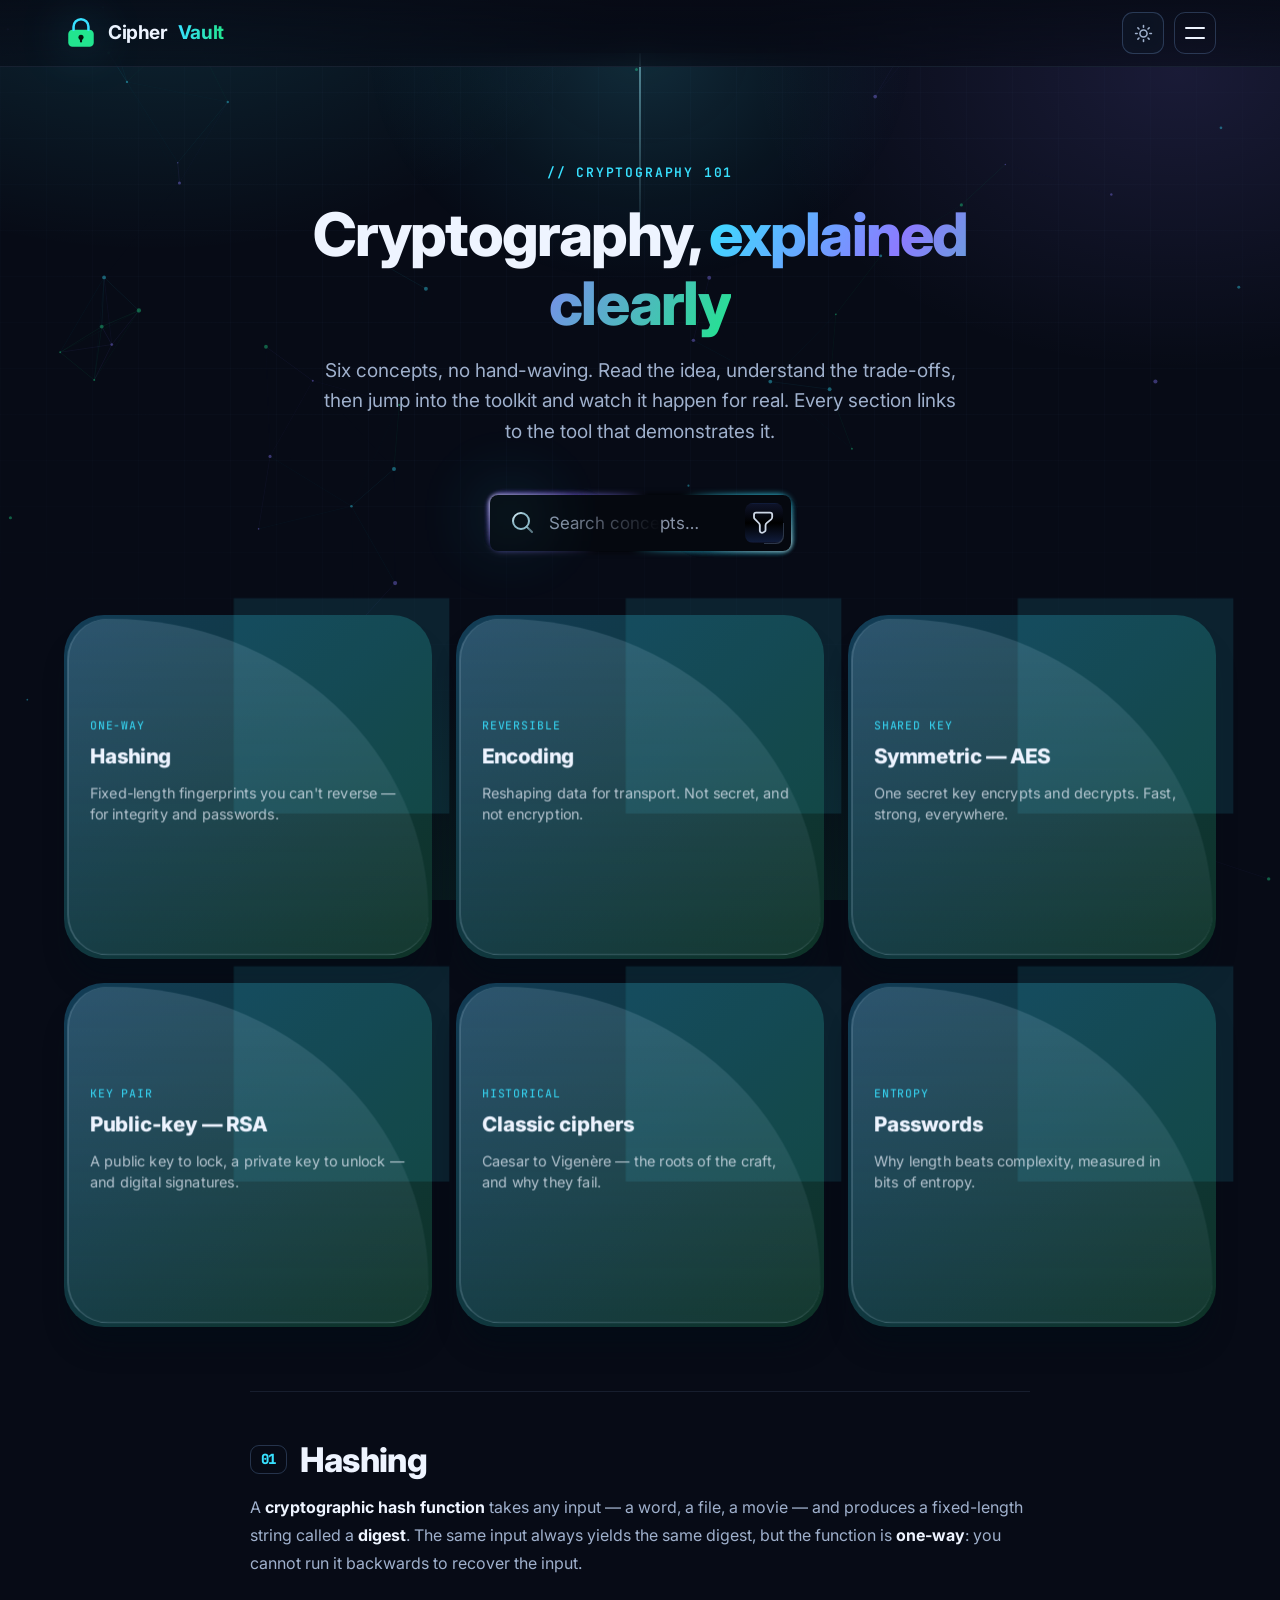
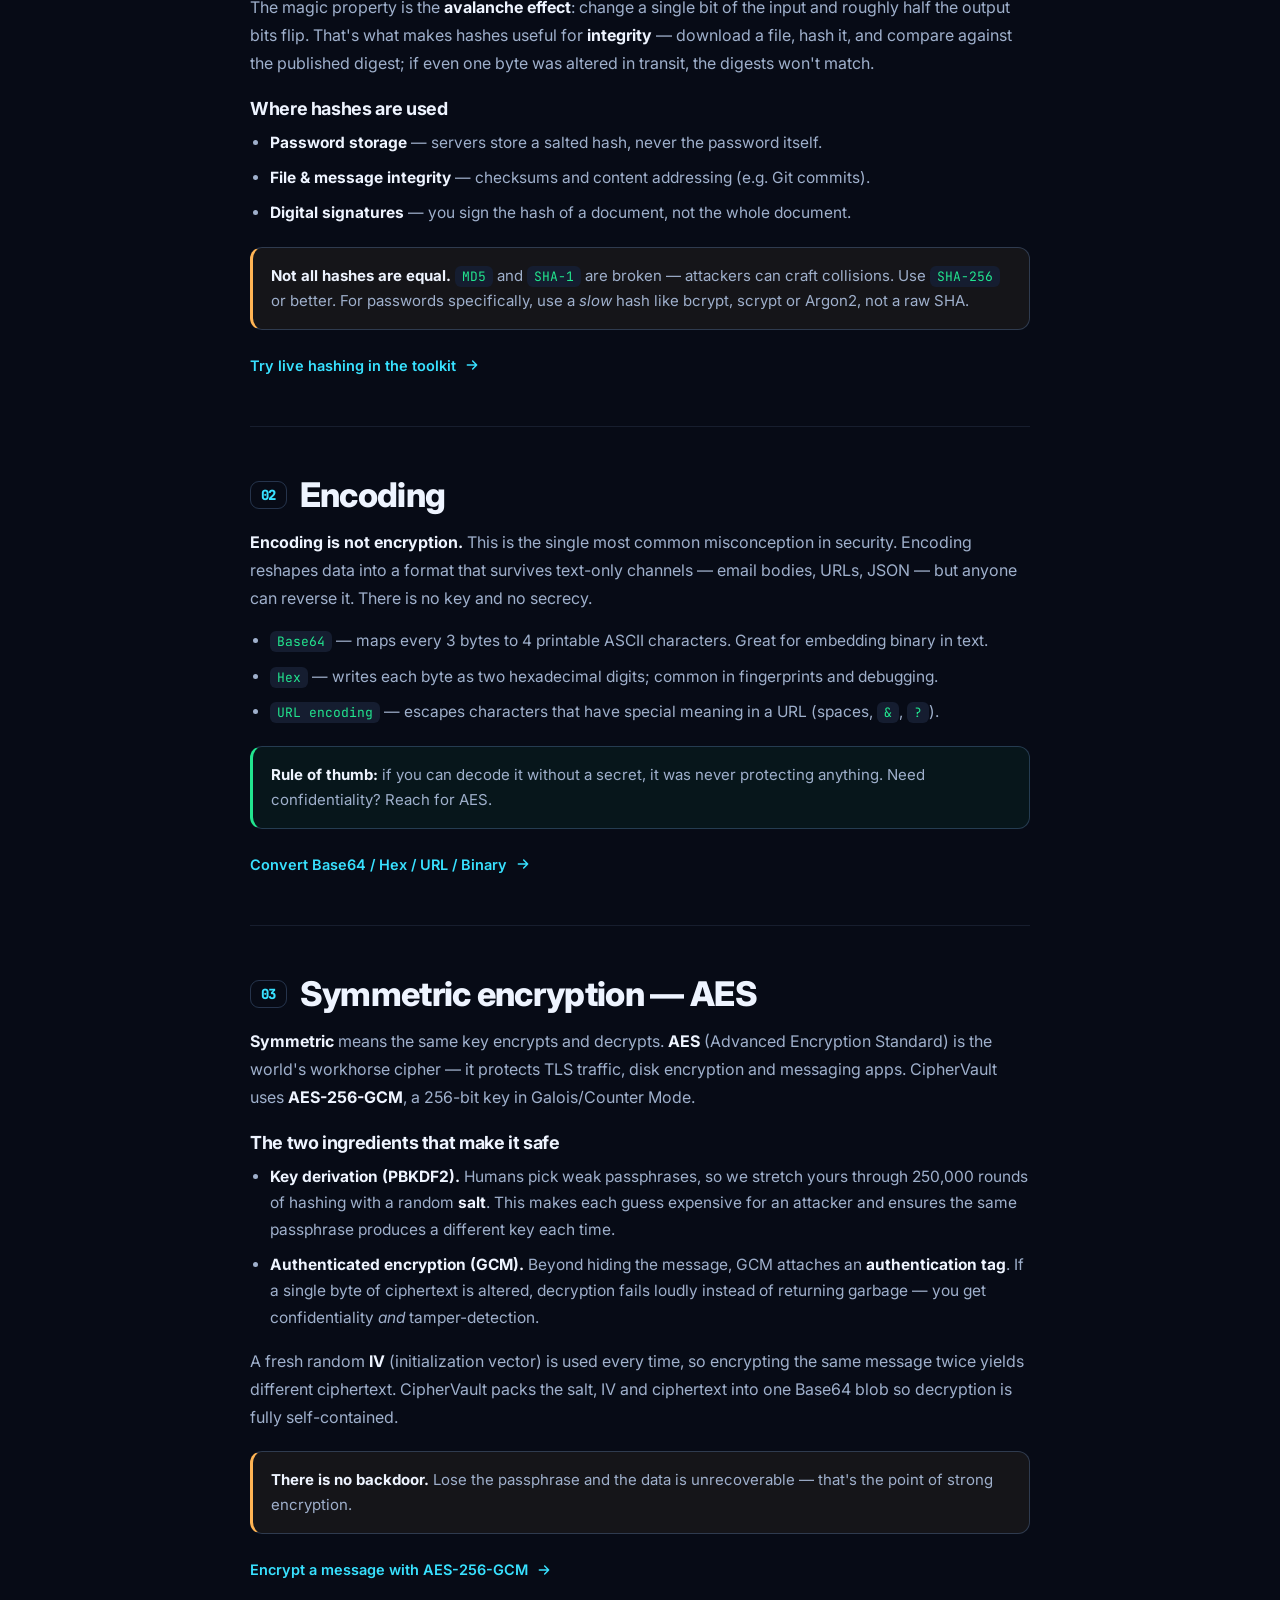
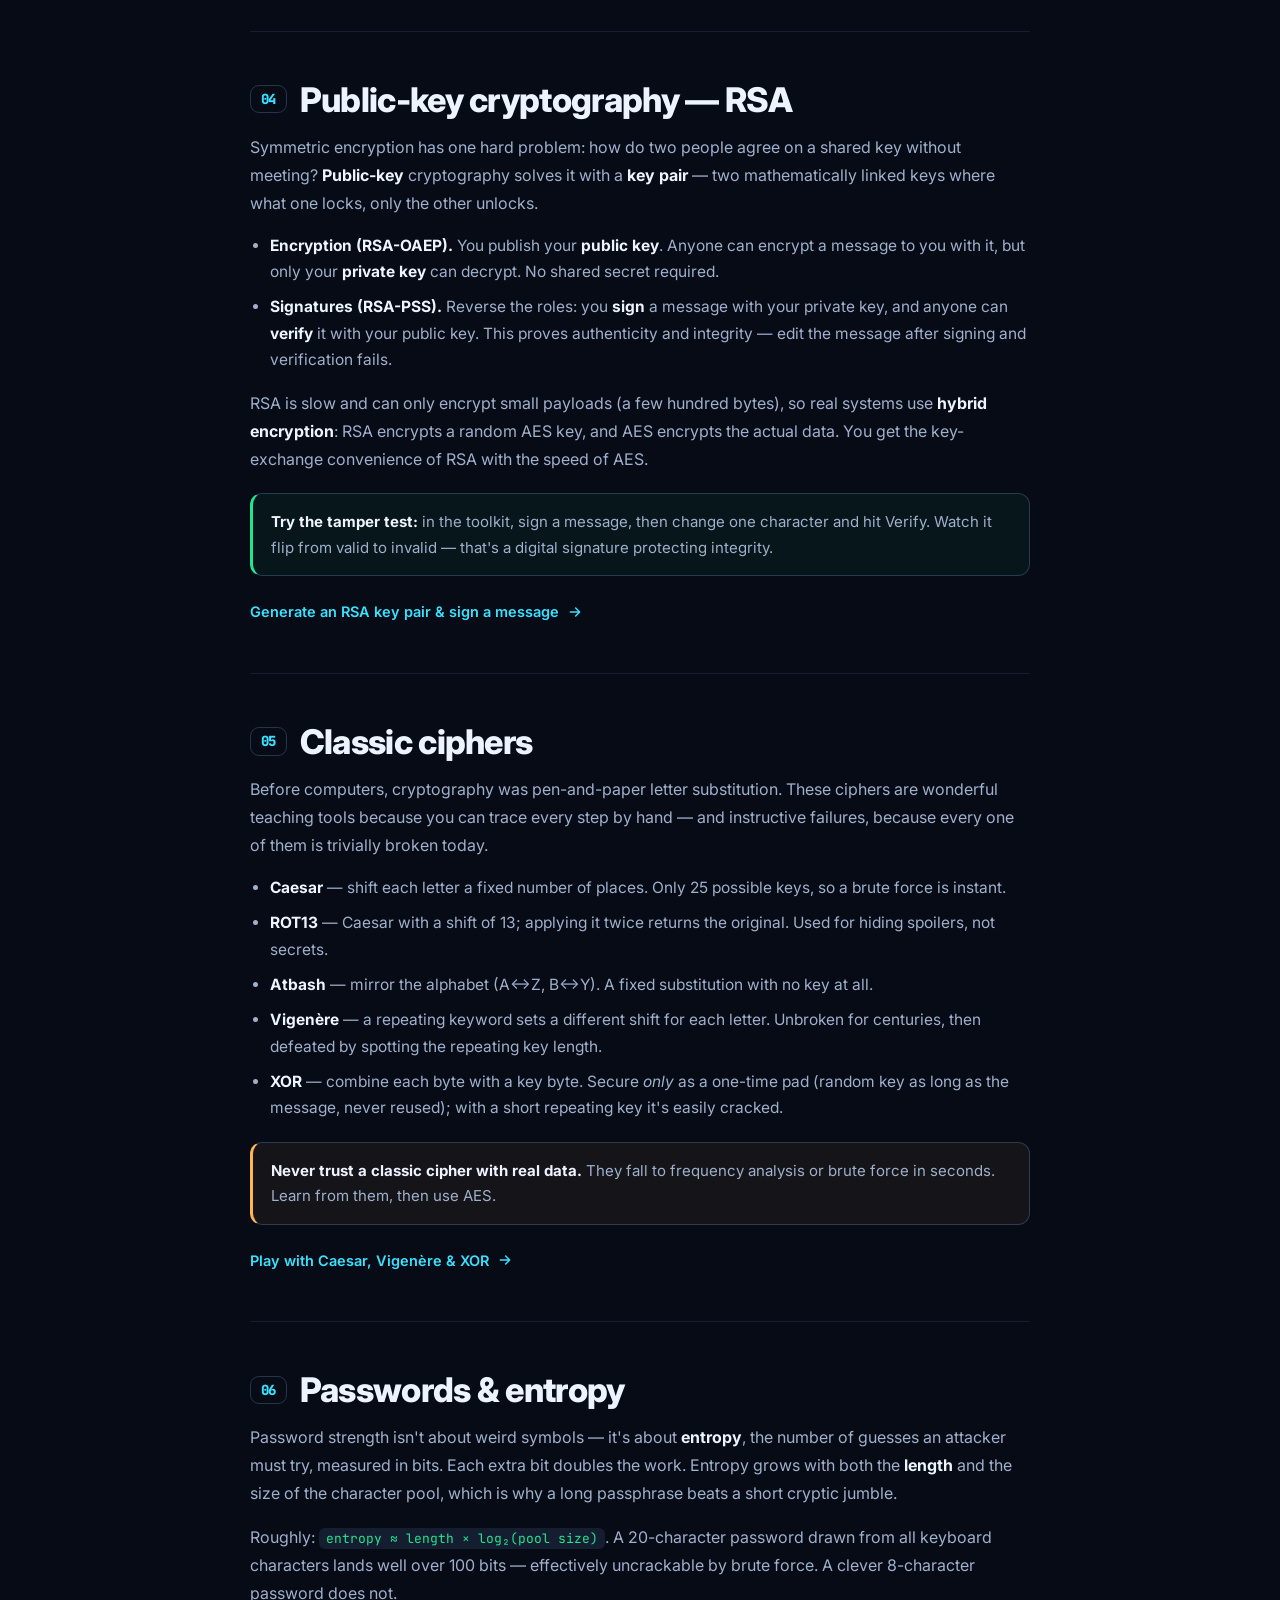
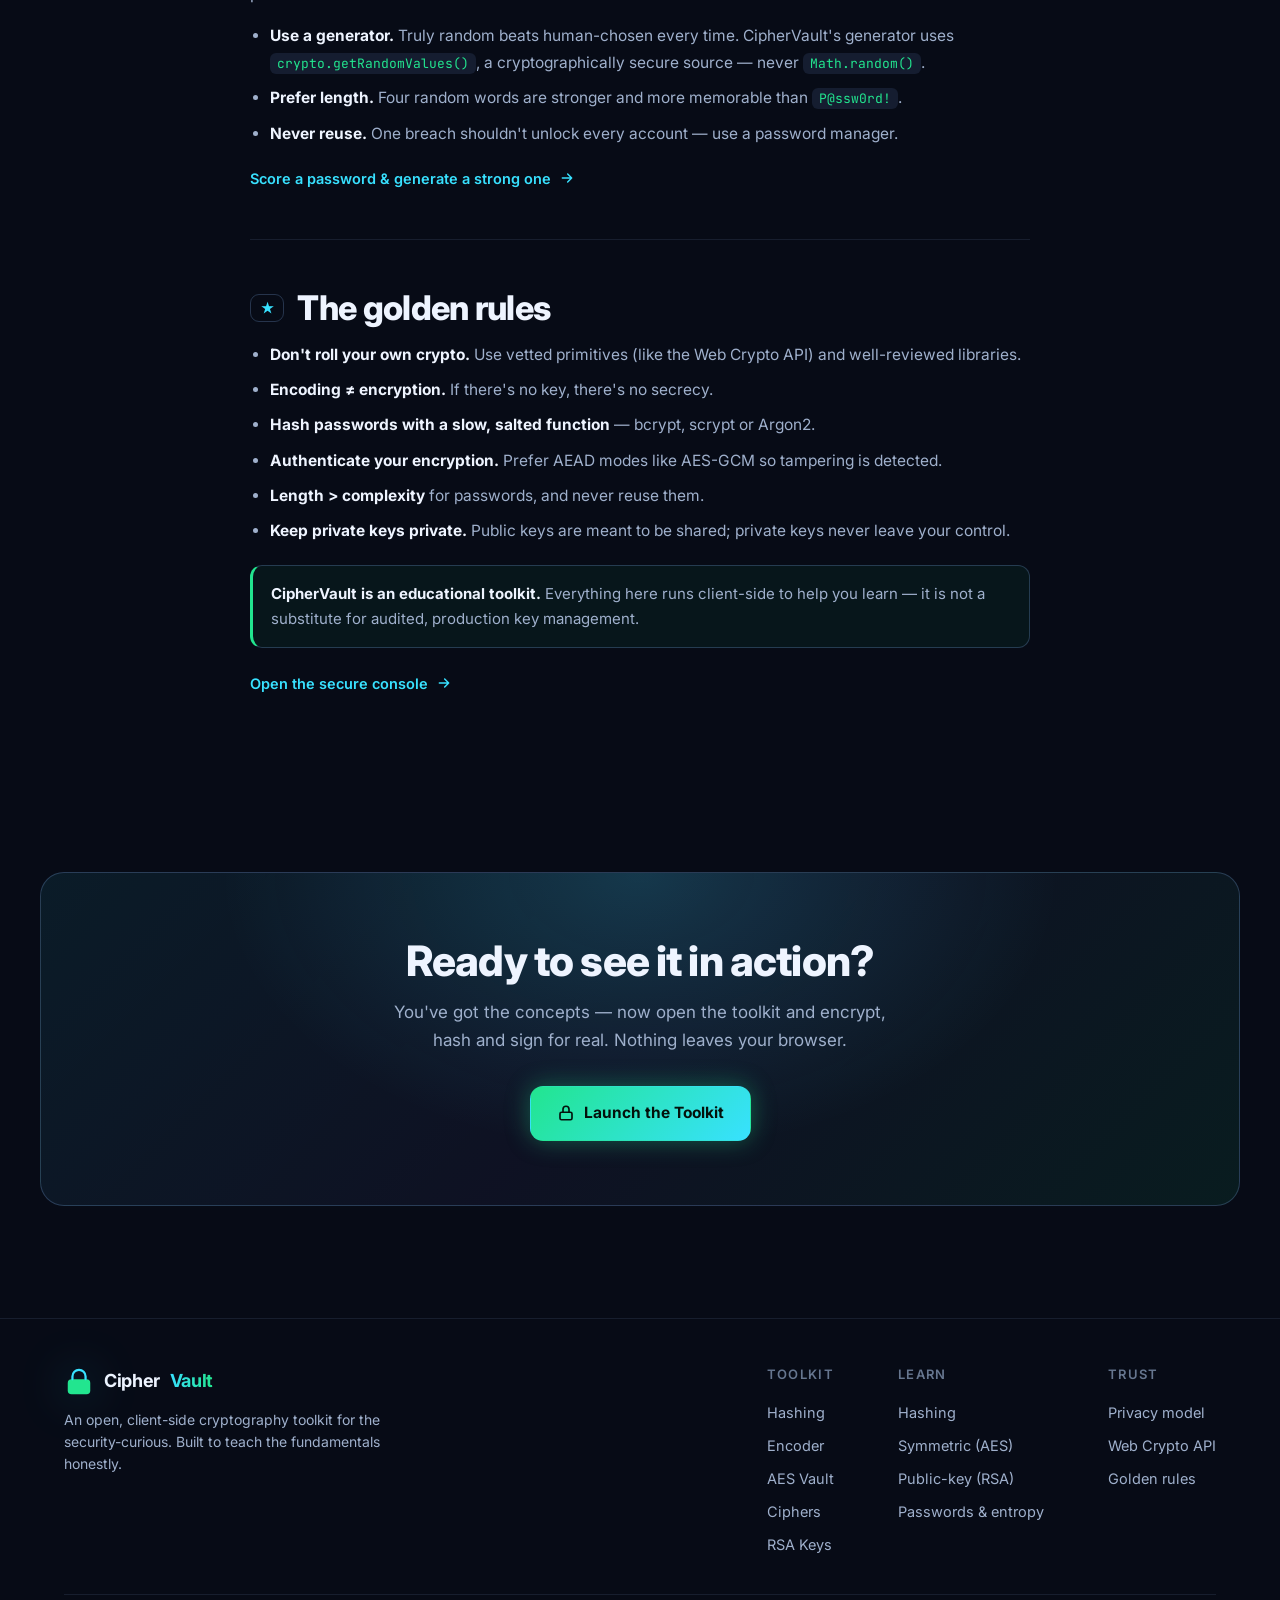
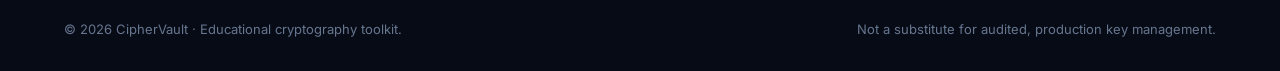
==== commit 21d0a385: "Add News, Breach Check, orbital explorer, and 3D UI - News page: cybersecurity RSS feed (multi-proxy" ====
--- a/learn.html
+++ b/learn.html
@@ -282,5 +282,6 @@
 </footer>
 
 <script src="assets/site.js"></script>
+<script src="assets/tilt-cards.js"></script>
 </body>
 </html>
--- a/assets/styles.css
+++ b/assets/styles.css
@@ -66,7 +66,7 @@
   background-size:46px 46px;
   mask-image:radial-gradient(80% 60% at 50% 30%,#000 40%,transparent 100%);
 }
-#matrix{position:fixed;inset:0;z-index:-1;opacity:.16;pointer-events:none}
+#matrix{position:fixed;inset:0;z-index:-1;opacity:.7;pointer-events:none}
 
 /* ---- layout ---- */
 .wrap{max-width:var(--maxw);margin:0 auto;padding:0 var(--sp-3)}
@@ -221,7 +221,7 @@
 .chk input{width:18px;height:18px;accent-color:var(--accent)}
 
 /* ---- features ---- */
-.features{padding:var(--sp-6) 0}
+.features{padding:var(--sp-6) var(--sp-3)}
 .feat-grid{display:grid;grid-template-columns:repeat(3,1fr);gap:var(--sp-3)}
 .feat{padding:var(--sp-3);border-radius:var(--radius);border:1px solid var(--border);background:var(--surface);
   backdrop-filter:blur(10px);transition:transform .3s,border-color .3s,box-shadow .3s}
@@ -233,11 +233,11 @@
 .feat p{color:var(--fg-dim);font-size:14.5px}
 
 /* ---- how it works / steps ---- */
-.steps{padding:var(--sp-6) 0}
+.steps{padding:var(--sp-6) var(--sp-3)}
 .step-grid{display:grid;grid-template-columns:repeat(3,1fr);gap:var(--sp-3);counter-reset:s}
 .step{padding:var(--sp-3);border-radius:var(--radius);border:1px solid var(--border);background:var(--surface);position:relative}
-.step::before{counter-increment:s;content:"0" counter(s);font-family:var(--mono);font-weight:700;font-size:34px;
-  background:linear-gradient(120deg,var(--accent-2),var(--accent-3));-webkit-background-clip:text;background-clip:text;color:transparent;display:block;margin-bottom:12px}
+.step-num{font-family:var(--mono);font-weight:700;font-size:34px;display:block;margin-bottom:12px;
+  background:linear-gradient(120deg,var(--accent-2),var(--accent-3));-webkit-background-clip:text;background-clip:text;color:transparent}
 .step h3{font-size:17px;margin-bottom:8px}
 .step p{color:var(--fg-dim);font-size:14.5px}
 
@@ -396,37 +396,40 @@
 .hero-odyssey.reduced .beam-fallback{display:block}
 .odyssey-scrim{position:absolute;inset:0;z-index:1;pointer-events:none;
   background:linear-gradient(to bottom,rgba(4,7,14,.35),rgba(4,7,14,.1) 38%,rgba(4,7,14,.72))}
-.glow-circle{position:absolute;top:55%;left:50%;transform:translate(-50%,-50%);z-index:1;pointer-events:none;
-  width:min(820px,125vw);height:min(820px,125vw);border-radius:50%;filter:blur(60px);
+.glow-circle{position:absolute;top:52%;left:50%;transform:translate(-50%,-50%);z-index:1;pointer-events:none;
+  width:min(880px,125vw);height:min(880px,125vw);border-radius:50%;filter:blur(60px);
   background:radial-gradient(circle,rgba(56,225,255,.18),rgba(139,123,255,.08) 58%,transparent 70%)}
-.planet{position:absolute;top:57%;left:50%;transform:translate(-50%,-50%);z-index:2;pointer-events:none;
-  width:min(640px,94vw);height:min(640px,94vw);border-radius:50%;
+.planet{position:absolute;top:52%;left:50%;transform:translate(-50%,-50%);z-index:2;pointer-events:none;
+  width:min(680px,90vw);height:min(680px,90vw);border-radius:50%;
   background:radial-gradient(circle at 25% 90%,#0e3a5a 14%,rgba(3,7,13,.88) 66%,rgba(3,6,12,.95) 100%);
   box-shadow:0 -24px 90px -24px rgba(56,225,255,.3),inset 0 0 60px rgba(0,0,0,.6)}
 
-.odyssey-features{position:absolute;inset:0;z-index:3;pointer-events:none}
-.feature-item{position:absolute;display:flex;align-items:center;gap:11px;color:#fff;pointer-events:auto;
-  transition:transform .3s;text-align:left}
-.feature-item:hover{transform:scale(1.08)}
+/* box centred on the planet; hero.js orbits the labels just OUTSIDE its rim */
+.odyssey-features{position:absolute;top:52%;left:50%;transform:translate(-50%,-50%);
+  width:min(680px,90vw);height:min(680px,90vw);z-index:3;pointer-events:none}
+/* centre-anchored; hero.js orbits them via inline transform + opacity */
+.feature-item{position:absolute;left:50%;top:50%;display:flex;align-items:center;gap:10px;color:#fff;pointer-events:none;
+  text-align:left;white-space:nowrap;transform:translate(-50%,-50%);will-change:transform,opacity}
 .feature-item .dot{position:relative;width:8px;height:8px;border-radius:50%;background:#eaffff;flex:none;
   box-shadow:0 0 10px 1px rgba(56,225,255,.9)}
 .feature-item .dot::after{content:"";position:absolute;inset:-4px;border-radius:50%;background:rgba(56,225,255,.25);filter:blur(3px)}
-.feature-item .fi-name{font-weight:600;font-size:15px;line-height:1.2}
-.feature-item .fi-val{color:rgba(255,255,255,.65);font-size:13px}
-.fi-1{left:4%;top:40%}.fi-2{left:22%;top:24%}.fi-3{right:22%;top:24%}.fi-4{right:4%;top:40%}
+.feature-item .fi-name{font-weight:600;font-size:14px;line-height:1.2}
+.feature-item .fi-val{color:rgba(255,255,255,.6);font-size:12px}
+/* positions relative to the circle box — tucked just inside the rim */
+/* label positions are computed in hero.js (slow orbit around the globe) */
 
 .odyssey-content{position:relative;z-index:4;display:flex;flex-direction:column;align-items:center;
-  padding:96px var(--sp-3) 64px;max-width:840px}
+  padding:96px var(--sp-3) 64px;max-width:500px}
 .odyssey-content .pill{display:inline-flex;align-items:center;gap:8px;padding:8px 16px;border-radius:999px;
   background:rgba(255,255,255,.06);border:1px solid rgba(160,190,230,.22);backdrop-filter:blur(8px);
   font-size:13.5px;color:#c6d3e8;margin-bottom:22px}
 .odyssey-content .pill svg{width:14px;height:14px;transition:transform .3s}
 .odyssey-content .pill:hover svg{transform:translateX(3px)}
-.odyssey-content h1{font-size:clamp(46px,9vw,90px);font-weight:300;letter-spacing:-.03em;margin-bottom:6px;color:#fff}
+.odyssey-content h1{font-size:clamp(44px,8vw,74px);font-weight:300;letter-spacing:-.03em;margin-bottom:6px;color:#fff}
 .odyssey-content h1 b{font-weight:600;background:linear-gradient(90deg,#38e1ff,#22e58f);-webkit-background-clip:text;background-clip:text;color:transparent}
-.odyssey-content h2{font-size:clamp(23px,5vw,44px);font-weight:300;padding-bottom:8px;
+.odyssey-content h2{font-size:clamp(21px,3.4vw,31px);font-weight:300;padding-bottom:8px;
   background:linear-gradient(90deg,#eef4ff,#a8c0ff,#8b7bff);-webkit-background-clip:text;background-clip:text;color:transparent}
-.odyssey-content p{color:#9fb0cc;max-width:560px;margin:16px 0 28px;font-size:16px}
+.odyssey-content p{color:#9fb0cc;max-width:440px;margin:16px 0 28px;font-size:15.5px}
 .odyssey-content .hero-cta{margin-bottom:38px}
 
 /* elastic hue slider */
@@ -445,7 +448,6 @@
 .hue-value.bump{animation:hue-bump .22s ease}
 @keyframes hue-bump{0%{transform:translateY(-4px);opacity:.4}100%{transform:none;opacity:1}}
 
-@media(max-width:820px){ .fi-1,.fi-4{top:34%} .fi-2,.fi-3{top:18%} }
 @media(max-width:680px){ .odyssey-features{display:none} .odyssey-content{padding-top:64px} }
 @media(prefers-reduced-motion:reduce){ .feature-item:hover{transform:none} }
 
@@ -466,6 +468,313 @@
   background:linear-gradient(to bottom,hsla(var(--hero-hue,190),95%,80%,.5),transparent)}
 :root[data-theme="light"] .has-beam::before{opacity:.6}
 :root[data-theme="light"] .has-beam::after{opacity:.5}
+
+/* ============================================================
+   CURVED MENU (Olivier Larose style) — ported to vanilla,
+   recolored to brand. Burger-triggered slide-in with an animated
+   curved SVG edge and staggered links.
+   ============================================================ */
+.nav-links{display:none}            /* burger-only navigation */
+.menu-btn{display:flex}             /* burger always visible */
+.cm-burger{position:relative;width:20px;height:12px;pointer-events:none}
+.cm-burger span{position:absolute;left:0;width:100%;height:2px;background:currentColor;border-radius:2px;
+  transition:transform .4s cubic-bezier(.76,0,.24,1),opacity .3s}
+.cm-burger span:nth-child(1){top:0}
+.cm-burger span:nth-child(2){bottom:0}
+.menu-btn.active .cm-burger span:nth-child(1){top:5px;transform:rotate(45deg)}
+.menu-btn.active .cm-burger span:nth-child(2){bottom:5px;transform:rotate(-45deg)}
+.cm-active header.nav{z-index:400}  /* keep brand + burger above the menu backdrop */
+
+.cm-root{position:fixed;inset:0;z-index:300;visibility:hidden;pointer-events:none}
+.cm-root.open{visibility:visible;pointer-events:auto}
+.cm-backdrop{position:absolute;inset:0;background:rgba(4,7,14,.55);opacity:0;
+  transition:opacity .6s ease;backdrop-filter:blur(2px);-webkit-backdrop-filter:blur(2px)}
+.cm-root.open .cm-backdrop{opacity:1}
+.cm-panel{position:absolute;top:0;right:0;height:100dvh;width:min(480px,100vw);overflow:hidden;
+  background:#0a1626;color:#fff;transform:translateX(calc(100% + 120px));
+  transition:transform .8s cubic-bezier(.76,0,.24,1)}
+.cm-root.open .cm-panel{transform:translateX(0)}
+.cm-panel::before{content:"";position:absolute;top:0;left:0;right:0;height:45%;pointer-events:none;
+  background:radial-gradient(100% 60% at 82% 0%,rgba(56,225,255,.12),transparent 70%)}
+.cm-curve{position:absolute;top:0;left:-99px;width:100px;height:100%;fill:#0a1626;stroke:none;overflow:visible;pointer-events:none}
+.cm-body{position:relative;box-sizing:border-box;height:100%;padding:104px 56px 44px;
+  display:flex;flex-direction:column;justify-content:space-between}
+.cm-nav{display:flex;flex-direction:column;gap:2px;margin-top:36px}
+.cm-label{color:#5f6f8c;border-bottom:1px solid rgba(120,150,200,.2);text-transform:uppercase;font-size:11px;
+  letter-spacing:.14em;font-family:var(--mono);padding-bottom:12px;margin-bottom:26px;
+  opacity:0;transform:translateY(-6px);transition:opacity .5s ease .1s,transform .5s ease .1s}
+.cm-root.open .cm-label{opacity:1;transform:none}
+.cm-link{display:flex;align-items:center;gap:16px;text-decoration:none;color:#fff;font-weight:300;
+  font-size:clamp(34px,7vw,52px);letter-spacing:-.02em;line-height:1.18;padding:5px 0;
+  opacity:0;transform:translateX(80px);
+  transition:opacity .8s cubic-bezier(.76,0,.24,1),transform .8s cubic-bezier(.76,0,.24,1),color .3s}
+.cm-root.open .cm-link{opacity:1;transform:none;transition-delay:calc(.35s + .05s * var(--i,0))}
+.cm-link .cm-dot{width:10px;height:10px;border-radius:50%;background:var(--accent-2);flex:none;
+  transform:scale(0);transition:transform .3s cubic-bezier(.34,1.56,.64,1);box-shadow:0 0 12px var(--accent-2)}
+.cm-link:hover{color:var(--accent-2)}
+.cm-link:hover .cm-dot,.cm-link.active .cm-dot{transform:scale(1)}
+.cm-foot{position:relative;display:flex;flex-wrap:wrap;gap:8px 18px;color:#5f6f8c;font-size:12px;
+  font-family:var(--mono);opacity:0;transition:opacity .6s ease .5s}
+.cm-root.open .cm-foot{opacity:1}
+.cm-foot span{display:inline-flex;align-items:center;gap:6px}
+.cm-foot b{color:#9fb0cc;font-weight:500}
+@media(max-width:520px){ .cm-body{padding:96px 34px 36px} }
+@media(prefers-reduced-motion:reduce){
+  .cm-panel{transition-duration:.001ms}
+  .cm-root.open .cm-link,.cm-root.open .cm-label,.cm-root.open .cm-foot{transition-duration:.001ms;transition-delay:0s}
+}
+
+/* ============================================================
+   GLOWING SHADOW CARDS — faithful adaptation of aliimam's
+   GlowingShadow, recoloured to the brand palette. A single hue
+   cycles through green → cyan → violet (not a full rainbow),
+   driving a moving sheen across the opaque card face (::before)
+   and a soft outer glow behind it (::after). Intensifies on hover.
+   ============================================================ */
+@property --gs-hue{ syntax:'<number>'; inherits:true; initial-value:195; }
+@property --gs-x{ syntax:'<number>'; inherits:true; initial-value:50; }
+@property --gs-y{ syntax:'<number>'; inherits:true; initial-value:0; }
+.feat,.concept,.step{position:relative;isolation:isolate;
+  background:transparent;border:none;backdrop-filter:none;-webkit-backdrop-filter:none;
+  --gs-hue:195;--gs-x:50;--gs-y:0;
+  animation:gs-hue 7s linear infinite, gs-spot 7s linear infinite}
+/* opaque card face + a moving coloured sheen (text stays readable) */
+.feat::before,.concept::before,.step::before{content:"";position:absolute;inset:0;border-radius:inherit;z-index:-1;
+  border:1px solid var(--border);
+  background:
+    radial-gradient(42% 42% at calc(var(--gs-x)*1%) calc(var(--gs-y)*1%),
+      hsl(var(--gs-hue) 100% 68% / .34), hsl(var(--gs-hue) 100% 60% / .08) 48%, transparent 70%),
+    linear-gradient(180deg,#0c1730,#080f1e)}
+:root[data-theme="light"] .feat::before,
+:root[data-theme="light"] .concept::before,
+:root[data-theme="light"] .step::before{
+  background:
+    radial-gradient(44% 44% at calc(var(--gs-x)*1%) calc(var(--gs-y)*1%),
+      hsl(var(--gs-hue) 85% 70% / .28), transparent 66%),
+    #ffffff}
+/* soft outer glow, same cycling hue */
+.feat::after,.concept::after,.step::after{content:"";position:absolute;inset:-8px;border-radius:inherit;z-index:-2;pointer-events:none;
+  background:radial-gradient(58% 64% at 50% 52%, hsl(var(--gs-hue) 100% 62%), hsl(var(--gs-hue) 100% 55% / 0) 72%);
+  filter:blur(18px);opacity:.5;
+  transition:opacity .45s ease,filter .45s ease,transform .45s ease}
+.feat:hover::after,.concept:hover::after,.step:hover::after{opacity:.9;filter:blur(28px);transform:scale(1.08)}
+@keyframes gs-hue{ 0%{--gs-hue:150} 50%{--gs-hue:262} 100%{--gs-hue:150} }
+@keyframes gs-spot{ 0%{--gs-x:18;--gs-y:12} 25%{--gs-x:82;--gs-y:6} 50%{--gs-x:88;--gs-y:88} 75%{--gs-x:12;--gs-y:82} 100%{--gs-x:18;--gs-y:12} }
+@media(prefers-reduced-motion:reduce){
+  .feat,.concept,.step{animation:none}
+  .feat::after,.concept::after,.step::after{transition:none}
+}
+
+/* ============================================================
+   RADIAL ORBITAL TOOLKIT EXPLORER (vanilla port, brand-themed)
+   ============================================================ */
+.orbital-sec{padding:var(--sp-6) 0}
+.orbital-stage{position:relative;width:100%;max-width:920px;height:660px;margin:0 auto;
+  display:flex;align-items:center;justify-content:center;overflow:hidden;touch-action:manipulation}
+.orbital-field{position:absolute;inset:0;display:flex;align-items:center;justify-content:center}
+.orbital-field::before{content:"";position:absolute;width:520px;height:520px;border-radius:50%;
+  background:radial-gradient(circle,rgba(56,225,255,.08),rgba(139,123,255,.05) 45%,transparent 70%);filter:blur(30px)}
+.orbital-hint{position:absolute;bottom:14px;left:50%;transform:translateX(-50%);font-family:var(--mono);
+  font-size:12px;color:var(--fg-faint);letter-spacing:.06em;transition:opacity .4s}
+.orbital-stage.engaged .orbital-hint{opacity:0}
+
+/* central core */
+.orbital-core{position:absolute;width:64px;height:64px;border-radius:50%;z-index:20;
+  display:flex;align-items:center;justify-content:center;
+  background:linear-gradient(135deg,#8b7bff,#38e1ff,#22e58f);
+  box-shadow:0 0 44px rgba(56,225,255,.5);animation:orb-pulse 3s ease-in-out infinite}
+.orbital-core .ring{position:absolute;border-radius:50%;border:1px solid rgba(255,255,255,.2);animation:orb-ping 2.6s cubic-bezier(0,0,.2,1) infinite}
+.orbital-core .ring.r1{width:80px;height:80px}
+.orbital-core .ring.r2{width:98px;height:98px;border-color:rgba(255,255,255,.12);animation-delay:.7s}
+.orbital-core .core-dot{width:34px;height:34px;border-radius:50%;background:rgba(255,255,255,.88);
+  backdrop-filter:blur(6px);display:flex;align-items:center;justify-content:center}
+.orbital-core .core-dot svg{width:18px;height:18px;color:#04120c}
+@keyframes orb-pulse{0%,100%{transform:scale(1)}50%{transform:scale(1.09)}}
+@keyframes orb-ping{0%{transform:scale(.55);opacity:.8}80%,100%{transform:scale(1.7);opacity:0}}
+
+/* orbit ring */
+.orbital-ring{position:absolute;border-radius:50%;border:1px solid rgba(120,160,220,.16)}
+
+/* nodes */
+.orbital-node{position:absolute;left:50%;top:50%;margin:-22px 0 0 -22px;cursor:pointer;will-change:transform}
+.orbital-node .node-glow{position:absolute;inset:-9px;border-radius:50%;pointer-events:none;
+  background:radial-gradient(circle,rgba(56,225,255,.28),transparent 70%);opacity:0;transition:opacity .4s}
+.orbital-node.active .node-glow,.orbital-node.related .node-glow{opacity:1}
+.orbital-node .node-btn{position:relative;width:44px;height:44px;border-radius:50%;display:flex;align-items:center;justify-content:center;
+  background:#0b1220;color:#eef4ff;border:2px solid rgba(120,160,220,.4);transition:transform .35s,background .3s,border-color .3s,box-shadow .3s}
+.orbital-node .node-btn svg{width:18px;height:18px}
+.orbital-node.related .node-btn{background:rgba(56,225,255,.18);border-color:var(--accent-2)}
+.orbital-node.active .node-btn{background:#fff;color:#04120c;border-color:#fff;transform:scale(1.4);
+  box-shadow:0 0 26px rgba(56,225,255,.6)}
+.orbital-node .node-label{position:absolute;top:54px;left:50%;transform:translateX(-50%);white-space:nowrap;
+  font-size:12px;font-weight:700;letter-spacing:.05em;color:rgba(238,244,255,.82);text-shadow:0 1px 3px rgba(0,0,0,.85);transition:.3s}
+.orbital-node.active .node-label{color:#fff;transform:translateX(-50%) scale(1.12)}
+
+/* expanded detail card */
+.orbital-card{position:absolute;top:72px;left:50%;transform:translateX(-50%);width:264px;z-index:400;cursor:default;
+  background:rgba(9,14,26,.96);backdrop-filter:blur(18px);border:1px solid var(--border-strong);border-radius:16px;
+  box-shadow:0 26px 64px -22px rgba(0,0,0,.85);animation:orb-card .28s ease both;overflow:hidden}
+@keyframes orb-card{from{opacity:0;transform:translateX(-50%) translateY(6px)}to{opacity:1;transform:translateX(-50%) translateY(0)}}
+.orbital-card::before{content:"";position:absolute;top:-6px;left:50%;transform:translateX(-50%);
+  width:0;height:0;border-left:6px solid transparent;border-right:6px solid transparent;border-bottom:6px solid var(--border-strong)}
+.orbital-card .oc-head{padding:15px 16px 10px}
+.orbital-card .oc-badge{display:inline-block;font-family:var(--mono);font-size:10.5px;letter-spacing:.06em;
+  padding:4px 9px;border-radius:999px;background:rgba(56,225,255,.14);color:var(--accent-2);border:1px solid rgba(56,225,255,.3)}
+.orbital-card .oc-title{font-size:17px;font-weight:700;margin-top:10px;color:#fff}
+.orbital-card .oc-body{padding:0 16px 16px}
+.orbital-card .oc-desc{font-size:13.5px;line-height:1.6;color:rgba(238,244,255,.85)}
+.orbital-card .oc-connect{margin-top:14px;padding-top:12px;border-top:1px solid rgba(120,160,220,.16)}
+.orbital-card .oc-connect h4{font-size:11px;text-transform:uppercase;letter-spacing:.1em;color:var(--fg-faint);margin-bottom:9px;display:flex;align-items:center;gap:7px}
+.orbital-card .oc-connect h4 svg{width:12px;height:12px;color:var(--accent-2)}
+.orbital-card .oc-chips{display:flex;flex-wrap:wrap;gap:7px}
+.orbital-card .oc-chip{display:inline-flex;align-items:center;gap:5px;font-size:11.5px;padding:5px 10px;border-radius:8px;
+  border:1px solid rgba(120,160,220,.3);background:rgba(120,160,220,.06);color:rgba(238,244,255,.9);cursor:pointer;transition:.2s}
+.orbital-card .oc-chip:hover{background:rgba(56,225,255,.14);border-color:var(--accent-2)}
+.orbital-card .oc-chip svg{width:10px;height:10px;color:var(--fg-faint)}
+.orbital-card .oc-launch{display:flex;align-items:center;justify-content:center;gap:8px;margin-top:14px;padding:10px;border-radius:10px;
+  background:linear-gradient(135deg,var(--accent),var(--accent-2));color:#04120c;font-weight:700;font-size:13px;box-shadow:var(--glow-green);transition:transform .2s,box-shadow .2s}
+.orbital-card .oc-launch:hover{transform:translateY(-1px);box-shadow:0 0 26px rgba(34,229,143,.5)}
+.orbital-card .oc-launch svg{width:15px;height:15px}
+
+@media(max-width:600px){
+  .orbital-stage{height:560px}
+  .orbital-card{width:230px}
+  .orbital-field::before{width:360px;height:360px}
+}
+@media(prefers-reduced-motion:reduce){
+  .orbital-core,.orbital-core .ring{animation:none}
+}
+
+/* ============================================================
+   BREACH CHECK (Pwned Passwords) — toolkit tab
+   ============================================================ */
+.breach-result{margin-top:18px;border-radius:var(--radius-sm);padding:16px 18px;border:1px solid var(--border-strong);display:none}
+.breach-result.show{display:block;animation:fade .3s ease}
+.breach-result.safe{border-color:var(--accent);background:rgba(34,229,143,.06)}
+.breach-result.pwned{border-color:var(--danger);background:rgba(255,90,106,.07)}
+.breach-result .br-head{display:flex;align-items:center;gap:11px;font-weight:700;font-size:17px}
+.breach-result .br-head svg{width:22px;height:22px;flex:none}
+.breach-result.safe .br-head{color:var(--accent)}
+.breach-result.pwned .br-head{color:var(--danger)}
+.breach-result p{color:var(--fg-dim);font-size:14px;margin-top:9px;line-height:1.6}
+.breach-result b{font-family:var(--mono);color:var(--fg)}
+.breach-privacy{margin-top:14px;font-size:12.5px;color:var(--fg-faint);font-family:var(--mono);display:flex;gap:9px;align-items:flex-start;line-height:1.6}
+.breach-privacy svg{width:15px;height:15px;flex:none;color:var(--accent-2);margin-top:1px}
+.breach-privacy code{background:var(--muted);padding:1px 6px;border-radius:5px;color:var(--accent)}
+
+/* ============================================================
+   NEWS PAGE — cybersecurity feed
+   ============================================================ */
+.news-toolbar{display:flex;align-items:center;gap:16px;flex-wrap:wrap;justify-content:space-between;margin-bottom:var(--sp-4)}
+.news-sources{display:flex;gap:8px;flex-wrap:wrap}
+.news-chip{font-size:13px;padding:7px 14px;border-radius:999px;border:1px solid var(--border-strong);background:var(--surface);
+  color:var(--fg-dim);cursor:pointer;transition:.2s;font-weight:500;backdrop-filter:blur(8px)}
+.news-chip:hover{color:var(--fg);border-color:var(--accent-2)}
+.news-chip.active{background:rgba(56,225,255,.14);border-color:var(--accent-2);color:var(--fg)}
+.news-status{display:flex;align-items:center;gap:14px;font-size:13px;color:var(--fg-faint);font-family:var(--mono)}
+.news-live{display:inline-flex;align-items:center;gap:7px}
+.news-live .dot{width:8px;height:8px;border-radius:50%;background:var(--accent);box-shadow:0 0 8px var(--accent);animation:pulse 2s infinite}
+.news-refresh{display:inline-flex;align-items:center;gap:7px;padding:8px 15px;border-radius:10px;border:1px solid var(--border-strong);
+  background:var(--muted);color:var(--fg);cursor:pointer;font-weight:600;font-size:13px;transition:.2s;font-family:var(--font)}
+.news-refresh:hover{border-color:var(--accent-2);transform:translateY(-1px)}
+.news-refresh svg{width:15px;height:15px}
+.news-refresh.spin svg{animation:spin360 .8s linear infinite}
+@keyframes spin360{to{transform:rotate(360deg)}}
+
+.news-grid{display:grid;grid-template-columns:repeat(3,1fr);gap:20px}
+.news-card{display:flex;flex-direction:column;padding:var(--sp-3);border-radius:var(--radius);border:1px solid var(--border);
+  background:var(--surface);backdrop-filter:blur(10px);transition:transform .3s,border-color .3s,box-shadow .3s;text-decoration:none}
+.news-card:hover{transform:translateY(-4px);border-color:var(--accent-2);box-shadow:0 24px 50px -24px rgba(0,0,0,.8)}
+.news-card .nc-top{display:flex;align-items:center;justify-content:space-between;gap:10px;margin-bottom:13px}
+.news-card .nc-source{font-family:var(--mono);font-size:10.5px;letter-spacing:.05em;text-transform:uppercase;padding:4px 9px;
+  border-radius:6px;background:rgba(56,225,255,.12);color:var(--accent-2);border:1px solid rgba(56,225,255,.25);white-space:nowrap}
+.news-card .nc-time{font-size:12px;color:var(--fg-faint);font-family:var(--mono);white-space:nowrap}
+.news-card .nc-title{font-size:16px;font-weight:700;line-height:1.35;color:var(--fg);margin-bottom:10px}
+.news-card:hover .nc-title{color:#fff}
+.news-card .nc-desc{font-size:13.5px;color:var(--fg-dim);line-height:1.6;flex:1;
+  display:-webkit-box;-webkit-line-clamp:3;-webkit-box-orient:vertical;overflow:hidden}
+.news-card .nc-more{margin-top:14px;font-size:13px;font-weight:600;color:var(--accent-2);display:inline-flex;align-items:center;gap:6px}
+.news-card .nc-more svg{width:14px;height:14px;transition:transform .2s}
+.news-card:hover .nc-more svg{transform:translateX(3px)}
+
+.news-skel{border-radius:var(--radius);border:1px solid var(--border);background:var(--surface);padding:var(--sp-3)}
+.news-skel .sk{background:linear-gradient(90deg,var(--muted),rgba(120,150,200,.14),var(--muted));background-size:200% 100%;
+  animation:shimmer 1.4s infinite;border-radius:6px}
+@keyframes shimmer{to{background-position:-200% 0}}
+.news-note{text-align:center;color:var(--fg-faint);font-size:13px;margin:var(--sp-6) auto 0;max-width:620px;line-height:1.7}
+.news-note svg{width:14px;height:14px;vertical-align:-2px;color:var(--accent);margin-right:4px}
+.news-msg{text-align:center;padding:var(--sp-6) 0;color:var(--fg-dim);grid-column:1/-1}
+.news-msg svg{width:40px;height:40px;color:var(--fg-faint);margin-bottom:16px}
+.news-msg .mini{margin:16px auto 0}
+@media(max-width:900px){ .news-grid{grid-template-columns:1fr 1fr} }
+@media(max-width:600px){ .news-grid{grid-template-columns:1fr} .news-toolbar{align-items:flex-start;flex-direction:column} }
+
+/* ============================================================
+   HOME NEWS TEASER — latest 3 headlines linking to the News page
+   ============================================================ */
+.news-teaser-sec{padding:var(--sp-6) 0}
+.nt-head{display:flex;align-items:flex-end;justify-content:space-between;gap:16px;margin-bottom:var(--sp-4);flex-wrap:wrap}
+.nt-head h2{font-size:clamp(24px,4vw,34px);font-weight:800;margin-top:8px}
+.nt-all{display:inline-flex;align-items:center;gap:7px;color:var(--accent-2);font-weight:600;font-size:14px;white-space:nowrap}
+.nt-all svg{width:16px;height:16px;transition:transform .2s}
+.nt-all:hover svg{transform:translateX(3px)}
+.news-teaser{display:grid;grid-template-columns:repeat(3,1fr);gap:16px}
+.nt-item{display:flex;flex-direction:column;gap:9px;padding:18px;border-radius:var(--radius);border:1px solid var(--border);
+  background:var(--surface);backdrop-filter:blur(10px);transition:transform .3s,border-color .3s,box-shadow .3s;text-decoration:none}
+.nt-item:hover{transform:translateY(-3px);border-color:var(--accent-2);box-shadow:0 20px 44px -24px rgba(0,0,0,.8)}
+.nt-top{display:flex;align-items:center;justify-content:space-between;gap:10px}
+.nt-src{font-family:var(--mono);font-size:10px;text-transform:uppercase;letter-spacing:.05em;color:var(--accent-2)}
+.nt-time{font-family:var(--mono);font-size:11px;color:var(--fg-faint)}
+.nt-title{font-size:14.5px;font-weight:600;color:var(--fg);line-height:1.42}
+.nt-item:hover .nt-title{color:#fff}
+@media(max-width:760px){ .news-teaser{grid-template-columns:1fr} }
+
+/* ============================================================
+   3D TILT CARDS (UIVERSE-style) — applied to .feat / .concept / .step,
+   recoloured to the brand palette. Built by assets/tilt-cards.js.
+   ============================================================ */
+/* each card is its OWN perspective container (its own vanishing point) — this
+   is the key fix: a shared grid perspective skews off-centre cards. An inner
+   .tc-card does the tilt, so the scroll-reveal transform on .feat never clashes. */
+.feat,.concept,.step{animation:none!important;isolation:auto;position:relative;
+  background:none;border:none;padding:0;box-shadow:none;min-height:0;overflow:visible;perspective:1000px}
+.feat::before,.concept::before,.step::before,
+.feat::after,.concept::after,.step::after{content:none!important;display:none!important}
+
+.tc-card{position:relative;min-height:344px;border-radius:40px;
+  background:linear-gradient(135deg,#123c56 0%,#0e3327 100%);
+  transform-style:preserve-3d;transition:transform .5s ease-in-out,box-shadow .5s ease-in-out;
+  box-shadow:rgba(2,14,22,0) 40px 50px 25px -40px, rgba(2,14,22,.45) 0px 25px 25px -5px}
+.feat:hover .tc-card,.concept:hover .tc-card,.step:hover .tc-card{transform:rotate3d(1,1,0,20deg);
+  box-shadow:rgba(2,14,22,.5) 30px 50px 25px -40px, rgba(56,225,255,.2) 0px 22px 45px -6px}
+
+.tc-glass{position:absolute;inset:8px;border-radius:45px;border-top-right-radius:100%;
+  background:linear-gradient(0deg,rgba(200,230,255,.04) 0%,rgba(200,230,255,.15) 100%);
+  transform:translate3d(0,0,25px);transform-style:preserve-3d;pointer-events:none;
+  border-left:1px solid rgba(210,235,255,.3);border-bottom:1px solid rgba(210,235,255,.22);transition:all .5s ease-in-out}
+.tc-content{position:relative;padding:98px 32px 30px 30px;transform:translate3d(0,0,26px)}
+.tc-tag{display:inline-block;font-family:var(--mono);font-size:11px;letter-spacing:.06em;text-transform:uppercase;color:#38e1ff;margin-bottom:8px}
+.tc-title{display:block;color:#eef4ff;font-weight:800;font-size:20px;line-height:1.2;letter-spacing:-.01em}
+.tc-text{display:block;color:rgba(238,244,255,.72);font-size:14px;margin-top:13px;line-height:1.55}
+
+.tc-logo{position:absolute;right:0;top:0;transform-style:preserve-3d}
+.tc-circle{display:block;position:absolute;aspect-ratio:1;border-radius:50%;top:0;right:0;
+  box-shadow:rgba(0,10,16,.35) -10px 10px 20px 0px;
+  background:rgba(56,225,255,.11);border:1px solid rgba(120,200,235,.14);transition:all .5s ease-in-out}
+.tc-c1{width:150px;transform:translate3d(0,0,20px);top:8px;right:8px}
+.tc-c2{width:122px;transform:translate3d(0,0,40px);top:10px;right:10px;transition-delay:.4s}
+.tc-c3{width:96px;transform:translate3d(0,0,60px);top:16px;right:16px;transition-delay:.8s}
+.tc-c4{width:70px;transform:translate3d(0,0,80px);top:22px;right:22px;transition-delay:1.2s}
+.tc-c5{width:46px;transform:translate3d(0,0,100px);top:28px;right:28px;display:grid;place-content:center;transition-delay:1.6s;
+  background:linear-gradient(135deg,rgba(56,225,255,.35),rgba(34,229,143,.3))}
+.tc-c5 svg{width:22px;height:22px;color:#eafcff;stroke:#eafcff}
+.tc-c5 .tc-num{color:#eafcff;font-family:var(--mono);font-weight:700;font-size:15px}
+
+.feat:hover .tc-c2,.concept:hover .tc-c2,.step:hover .tc-c2{transform:translate3d(0,0,60px)}
+.feat:hover .tc-c3,.concept:hover .tc-c3,.step:hover .tc-c3{transform:translate3d(0,0,80px)}
+.feat:hover .tc-c4,.concept:hover .tc-c4,.step:hover .tc-c4{transform:translate3d(0,0,100px)}
+.feat:hover .tc-c5,.concept:hover .tc-c5,.step:hover .tc-c5{transform:translate3d(0,0,120px)}
+@media(prefers-reduced-motion:reduce){ .feat:hover .tc-card,.concept:hover .tc-card,.step:hover .tc-card{transform:none} }
 
 /* ---- footer ---- */
 footer{border-top:1px solid var(--border);padding:var(--sp-5) 0 var(--sp-4);margin-top:var(--sp-5)}
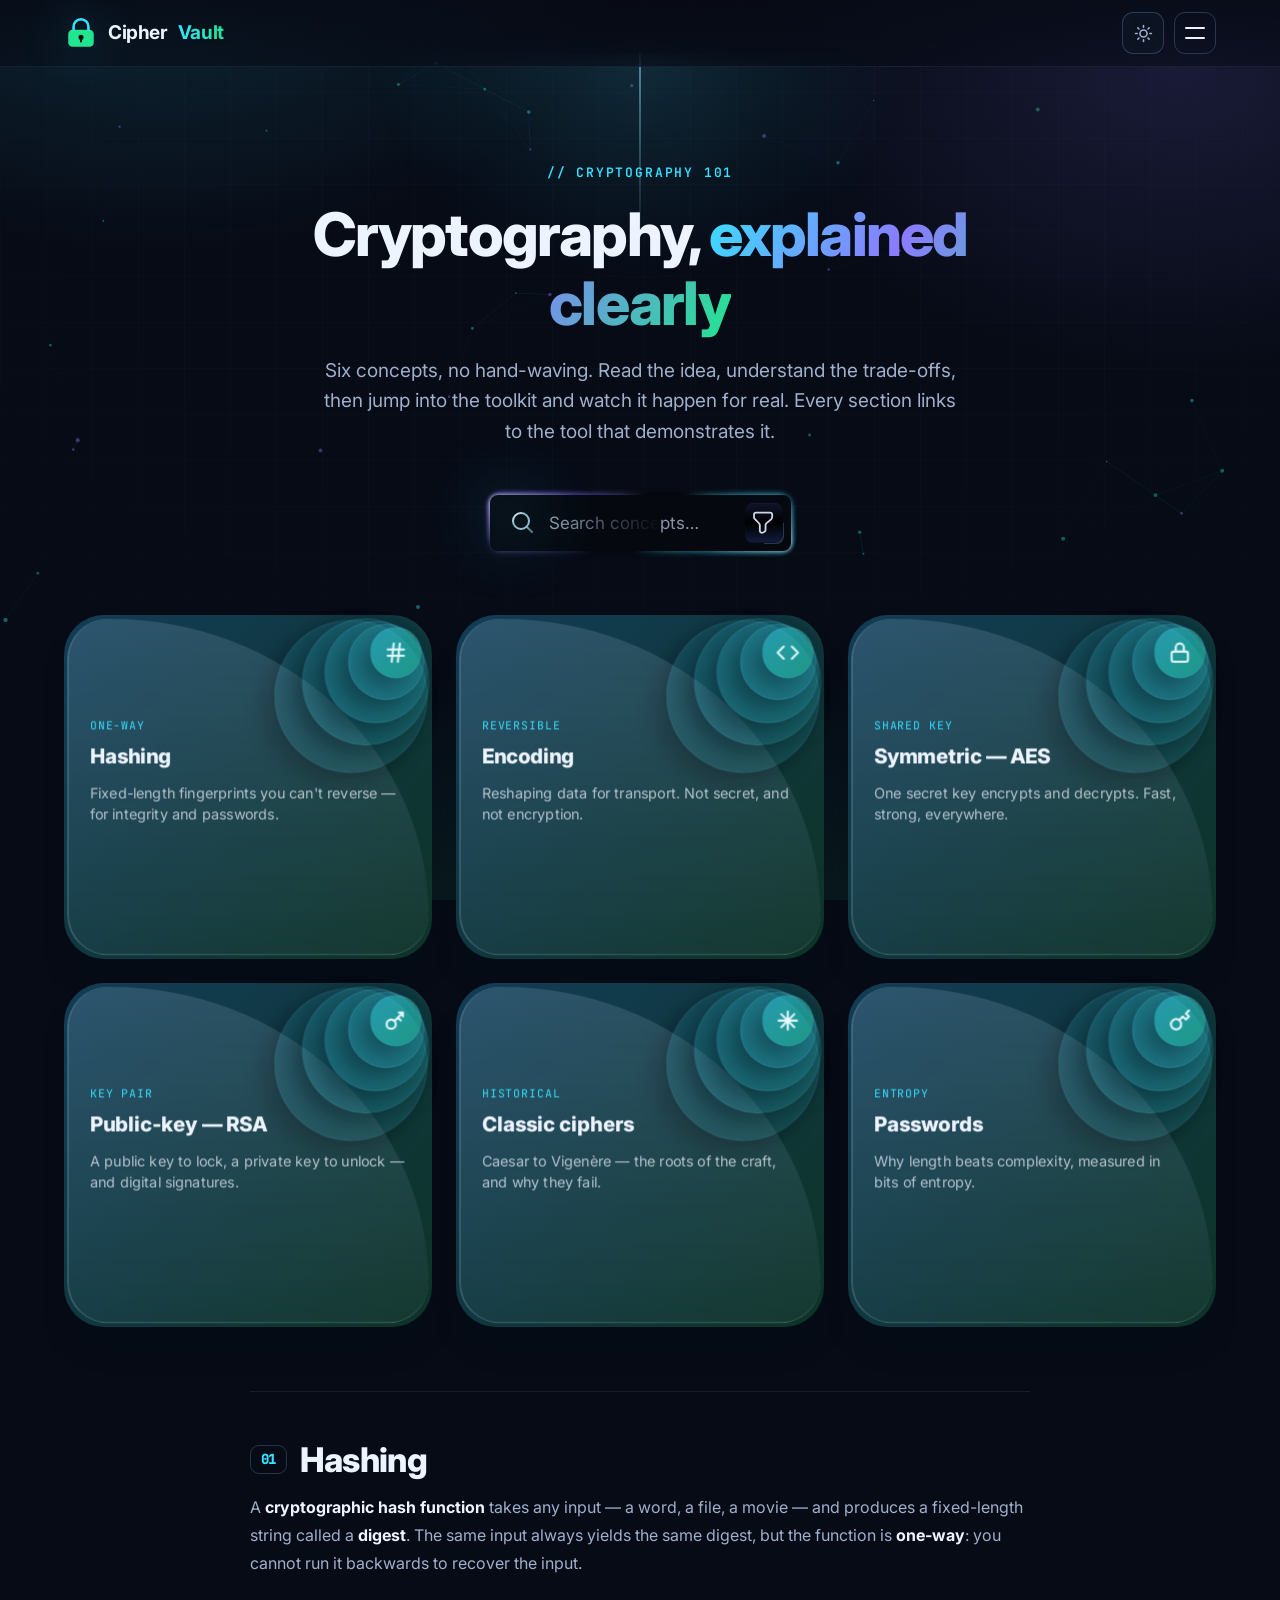
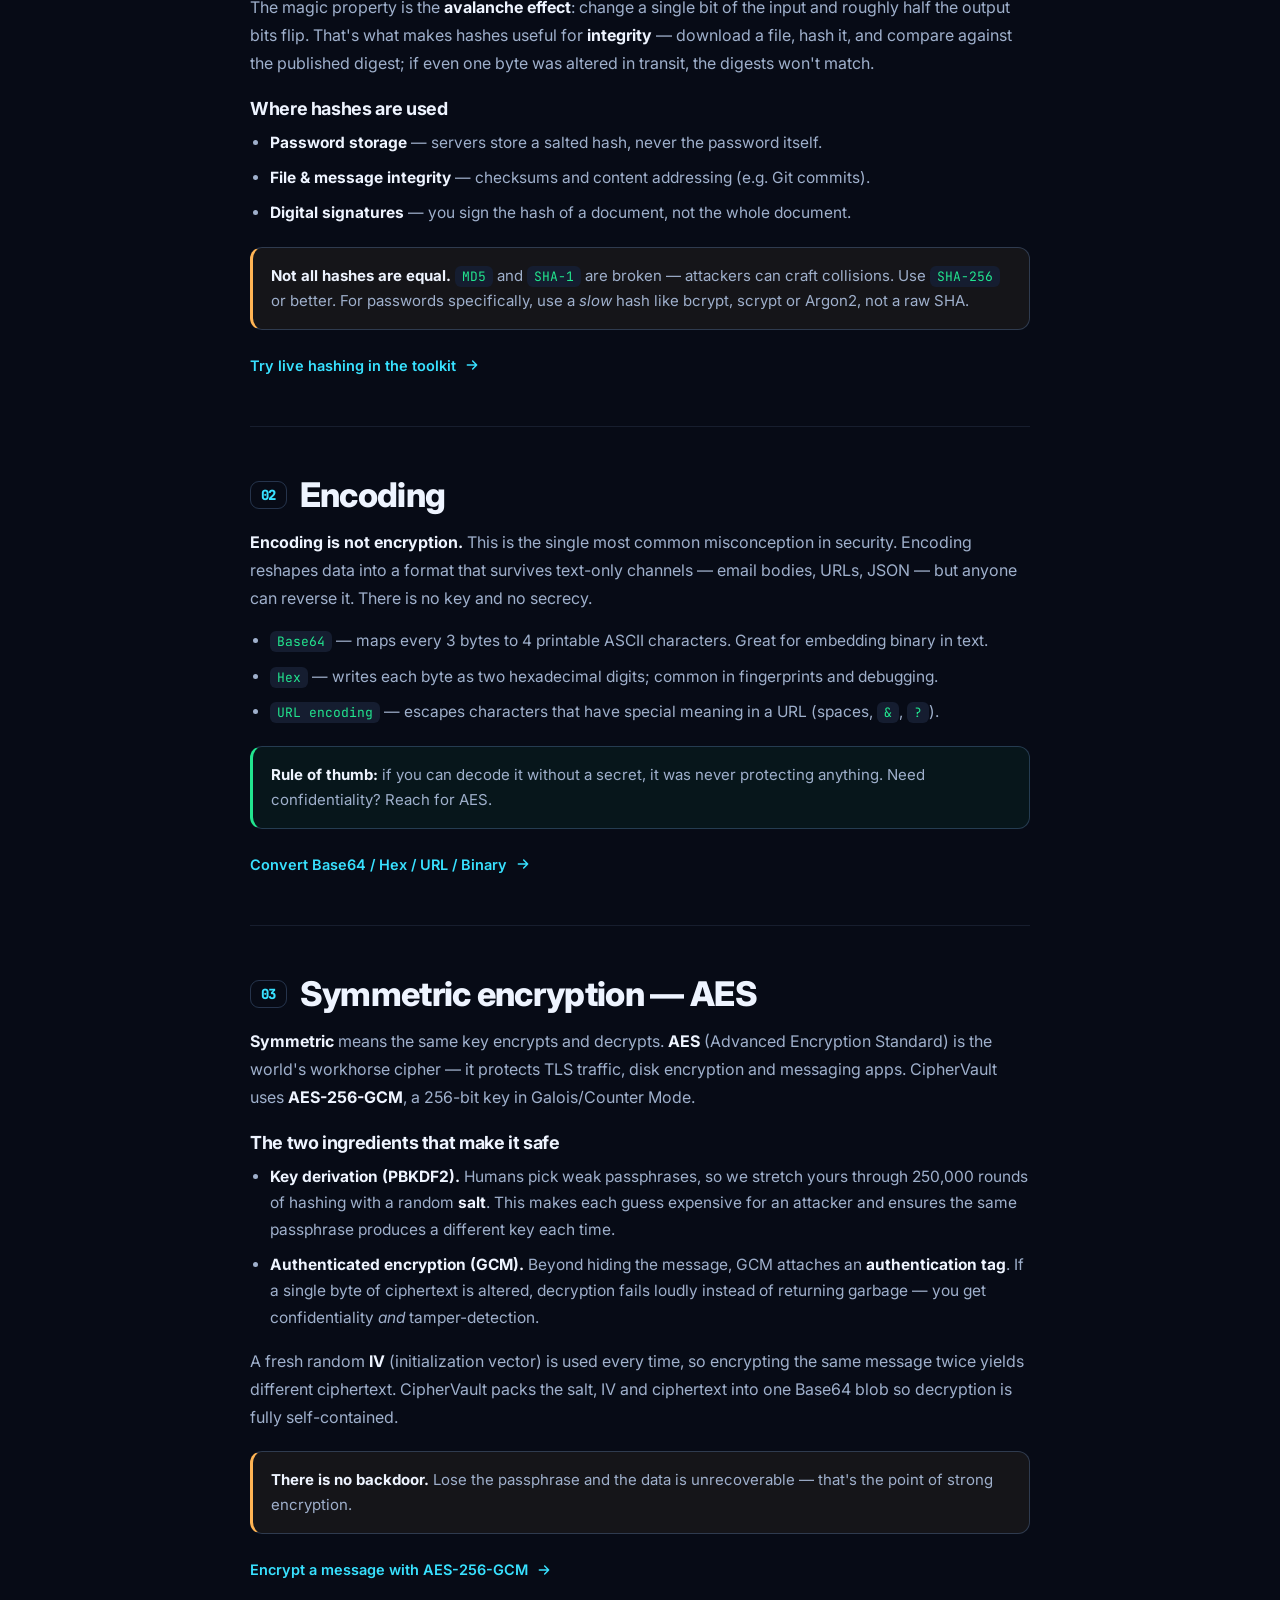
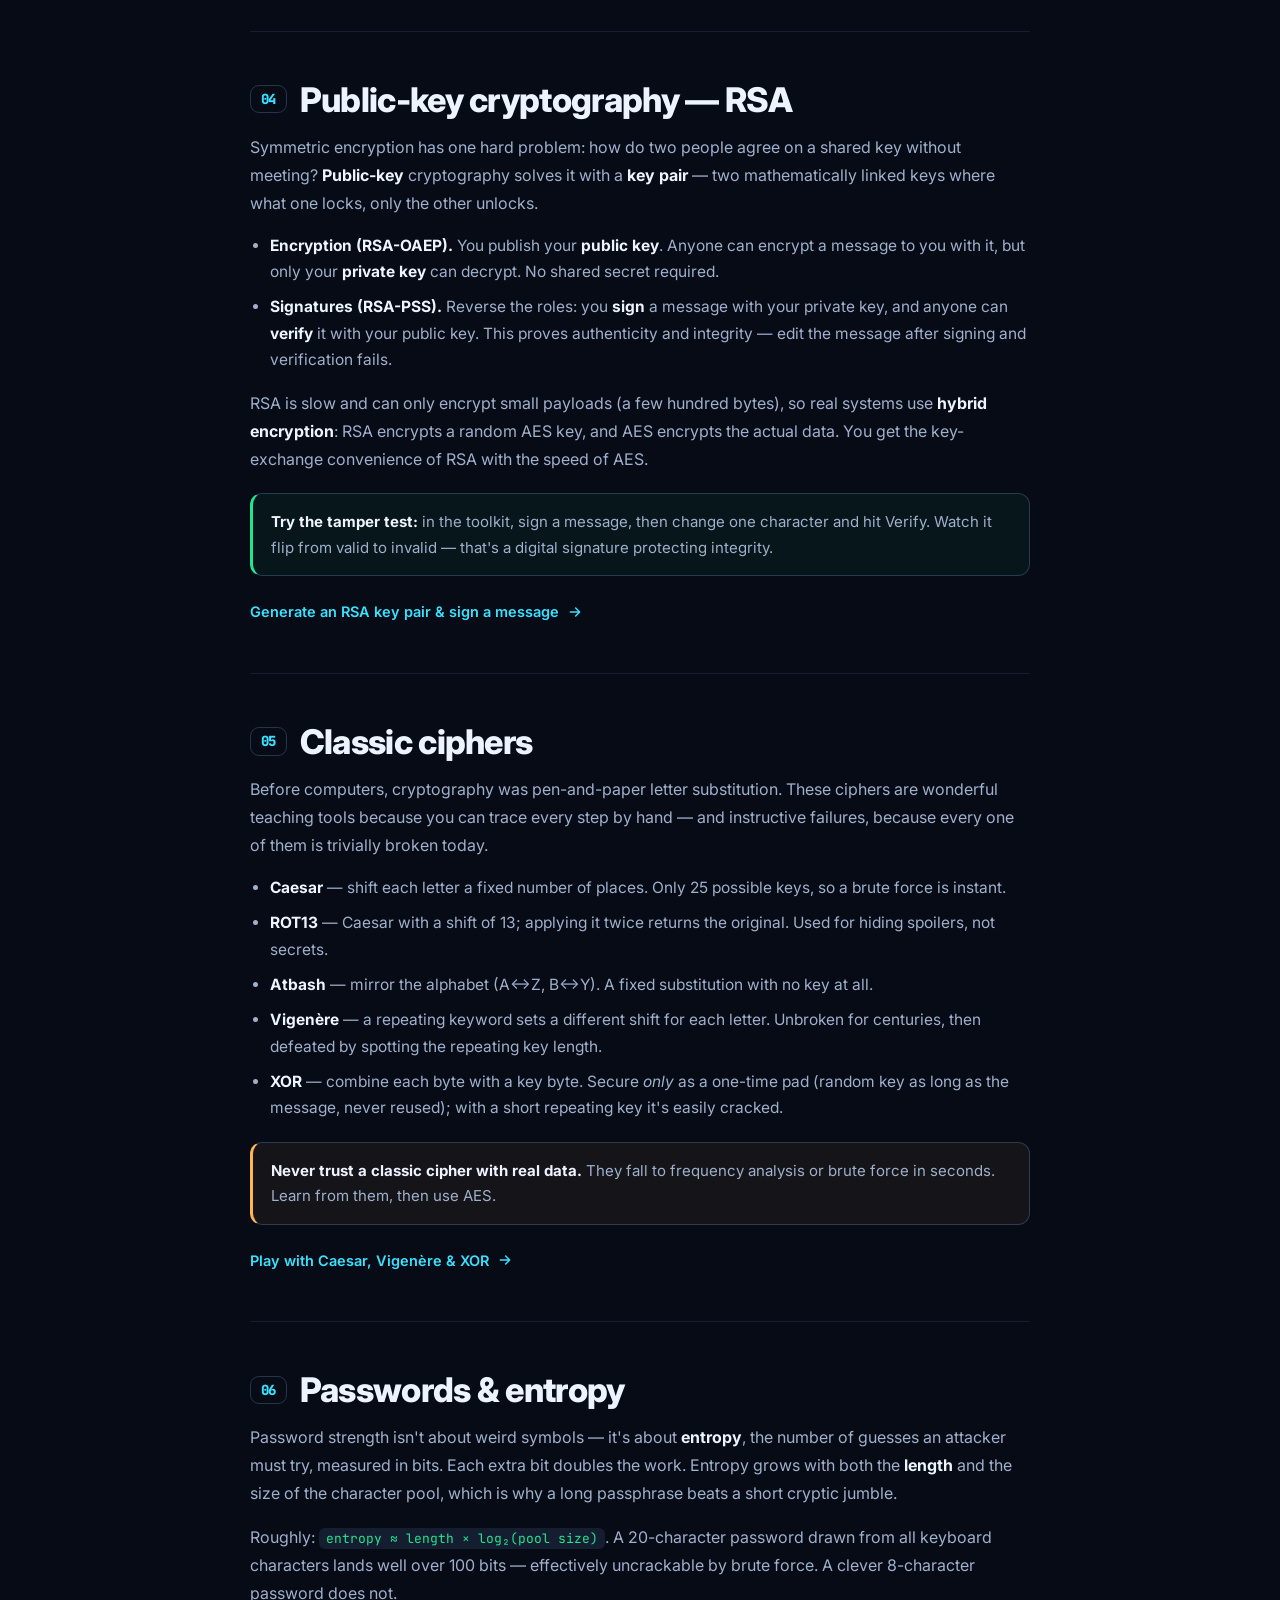
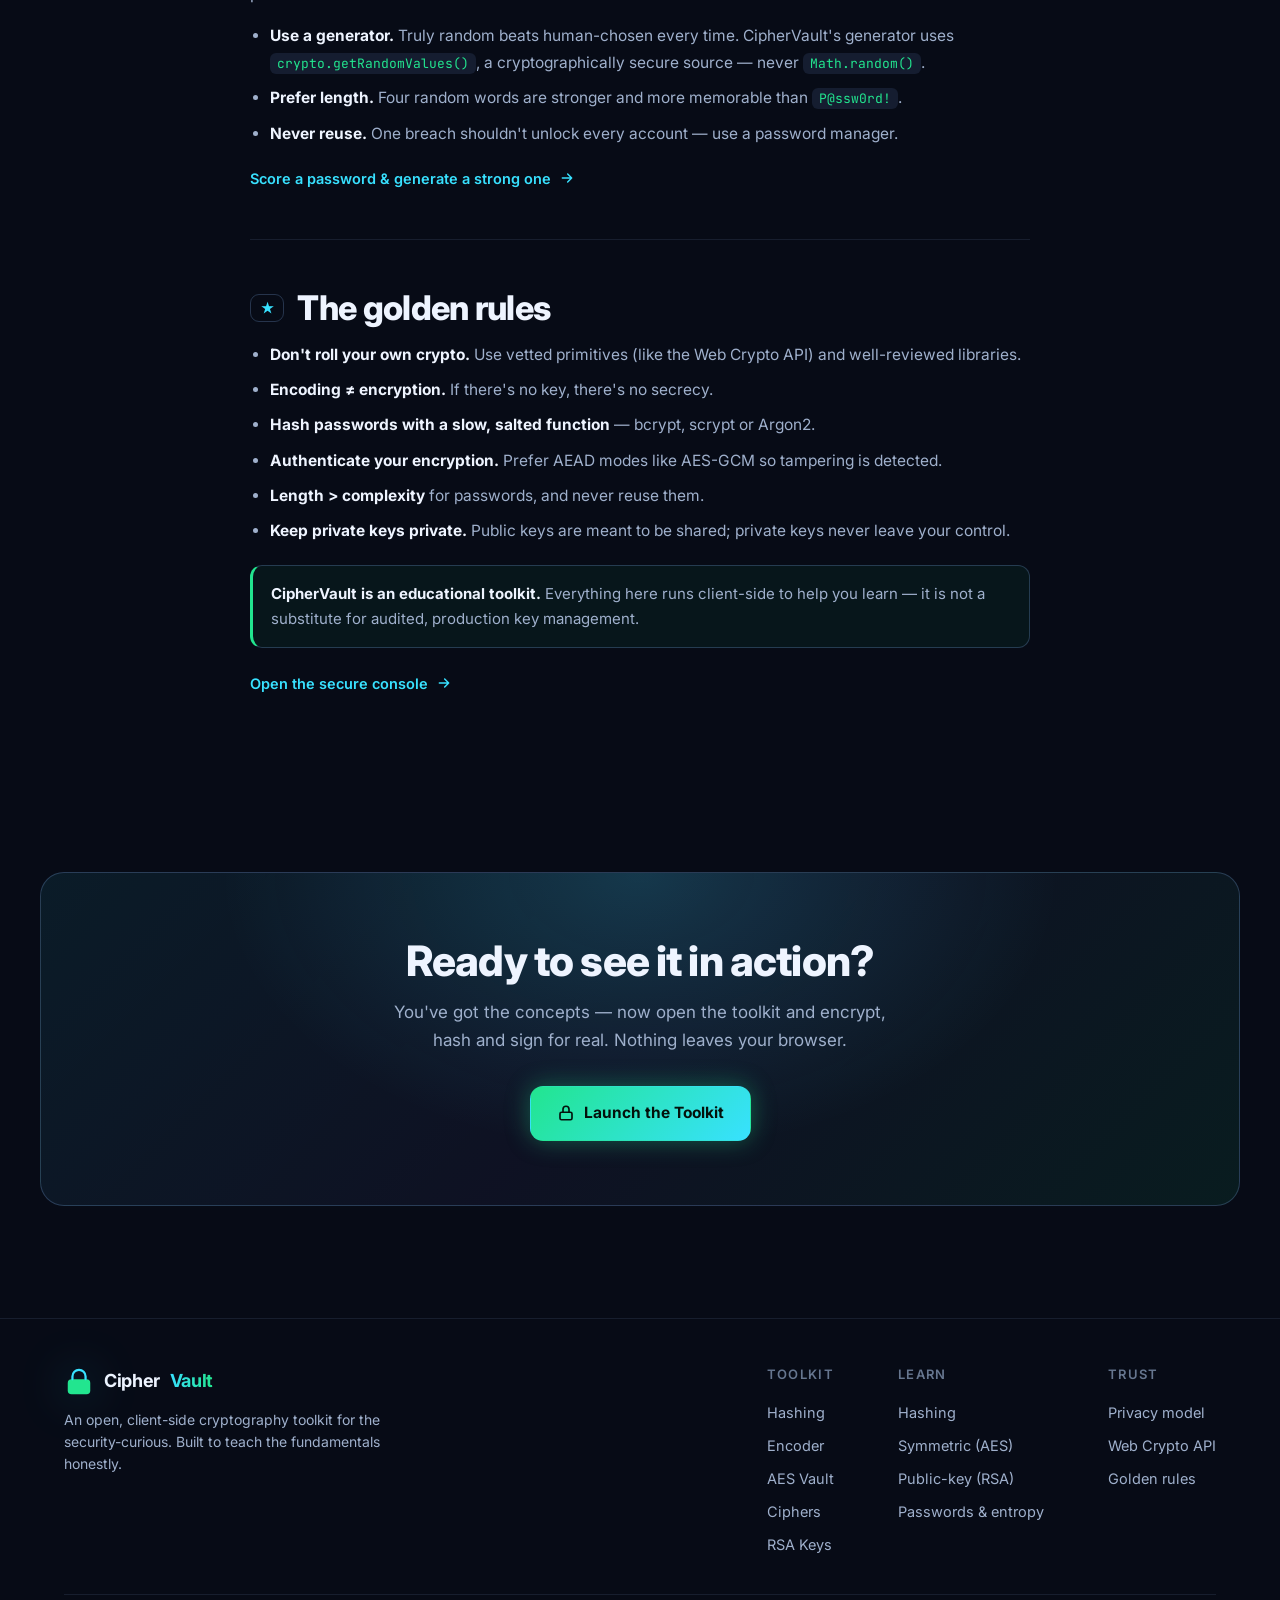
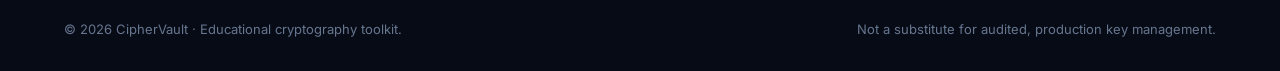
==== commit cf1c8359: "Set canonical/OG/Twitter URLs to the live Vercel domain Co-Authored-By: Claude Opus 4.8 <noreply@ant" ====
--- a/learn.html
+++ b/learn.html
@@ -9,21 +9,21 @@
 <meta name="robots" content="index, follow" />
 <meta name="theme-color" content="#070b16" media="(prefers-color-scheme: dark)" />
 <meta name="theme-color" content="#eef2f9" media="(prefers-color-scheme: light)" />
-<link rel="canonical" href="https://ciphervault.app/learn.html" />
+<link rel="canonical" href="https://cipher-vault-vert.vercel.app/learn.html" />
 
 <meta property="og:type" content="article" />
 <meta property="og:site_name" content="CipherVault" />
-<meta property="og:url" content="https://ciphervault.app/learn.html" />
+<meta property="og:url" content="https://cipher-vault-vert.vercel.app/learn.html" />
 <meta property="og:title" content="Learn Cryptography — CipherVault" />
 <meta property="og:description" content="Hashing, encoding, AES, RSA, classic ciphers and password entropy, explained clearly — then try each one live in the toolkit." />
-<meta property="og:image" content="https://ciphervault.app/og-image.png" />
+<meta property="og:image" content="https://cipher-vault-vert.vercel.app/og-image.png" />
 <meta property="og:image:width" content="1200" />
 <meta property="og:image:height" content="630" />
 <meta property="og:image:alt" content="CipherVault — interactive cryptography toolkit" />
 <meta name="twitter:card" content="summary_large_image" />
 <meta name="twitter:title" content="Learn Cryptography — CipherVault" />
 <meta name="twitter:description" content="A clear, honest guide to hashing, AES, RSA, ciphers and password entropy." />
-<meta name="twitter:image" content="https://ciphervault.app/og-image.png" />
+<meta name="twitter:image" content="https://cipher-vault-vert.vercel.app/og-image.png" />
 
 <link rel="icon" href="data:image/svg+xml,%3Csvg xmlns='http://www.w3.org/2000/svg' viewBox='0 0 32 32'%3E%3Crect x='5' y='14' width='22' height='14' rx='4' fill='%2322e58f'/%3E%3Cpath d='M10 14v-3a6 6 0 0112 0v3' fill='none' stroke='%2338e1ff' stroke-width='3'/%3E%3Ccircle cx='16' cy='20' r='2.2' fill='%2304120c'/%3E%3C/svg%3E" />
 <script>try{var t=localStorage.getItem('cv-theme');if(t)document.documentElement.setAttribute('data-theme',t);}catch(e){}</script>
